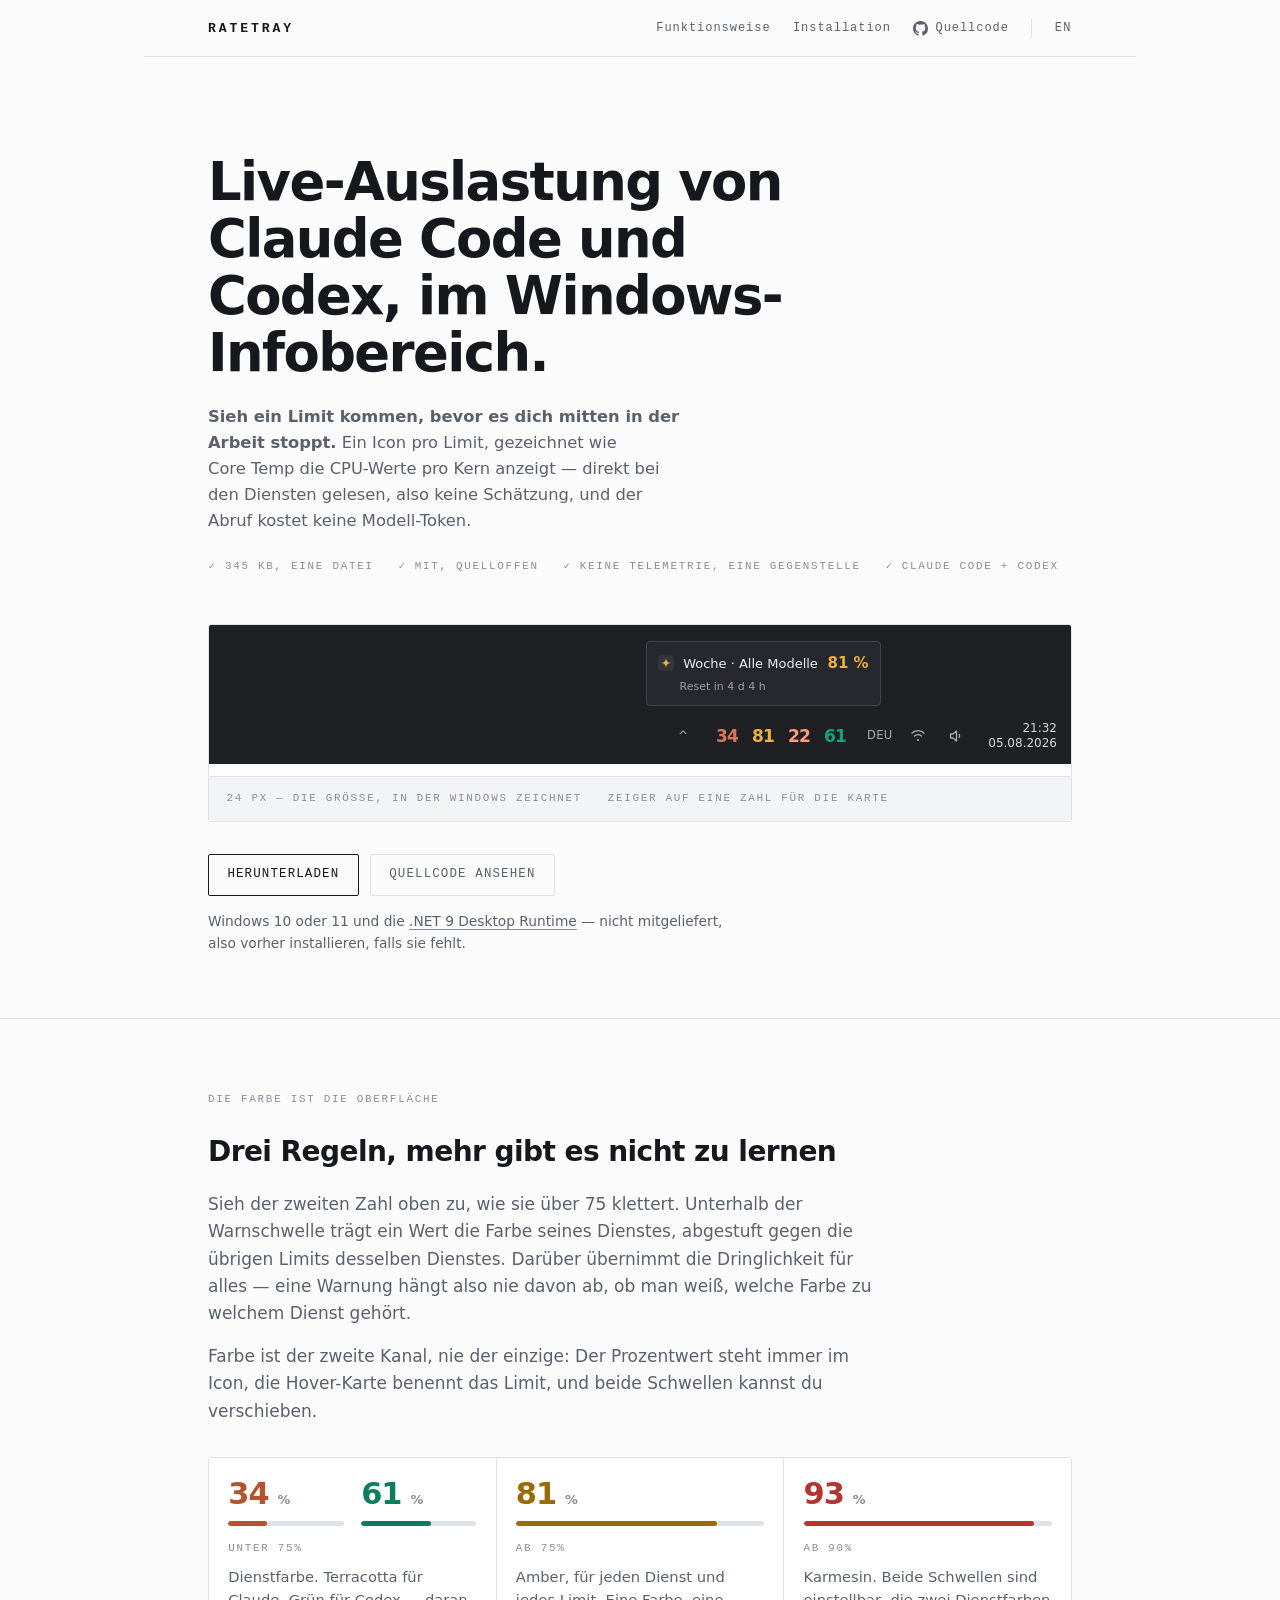
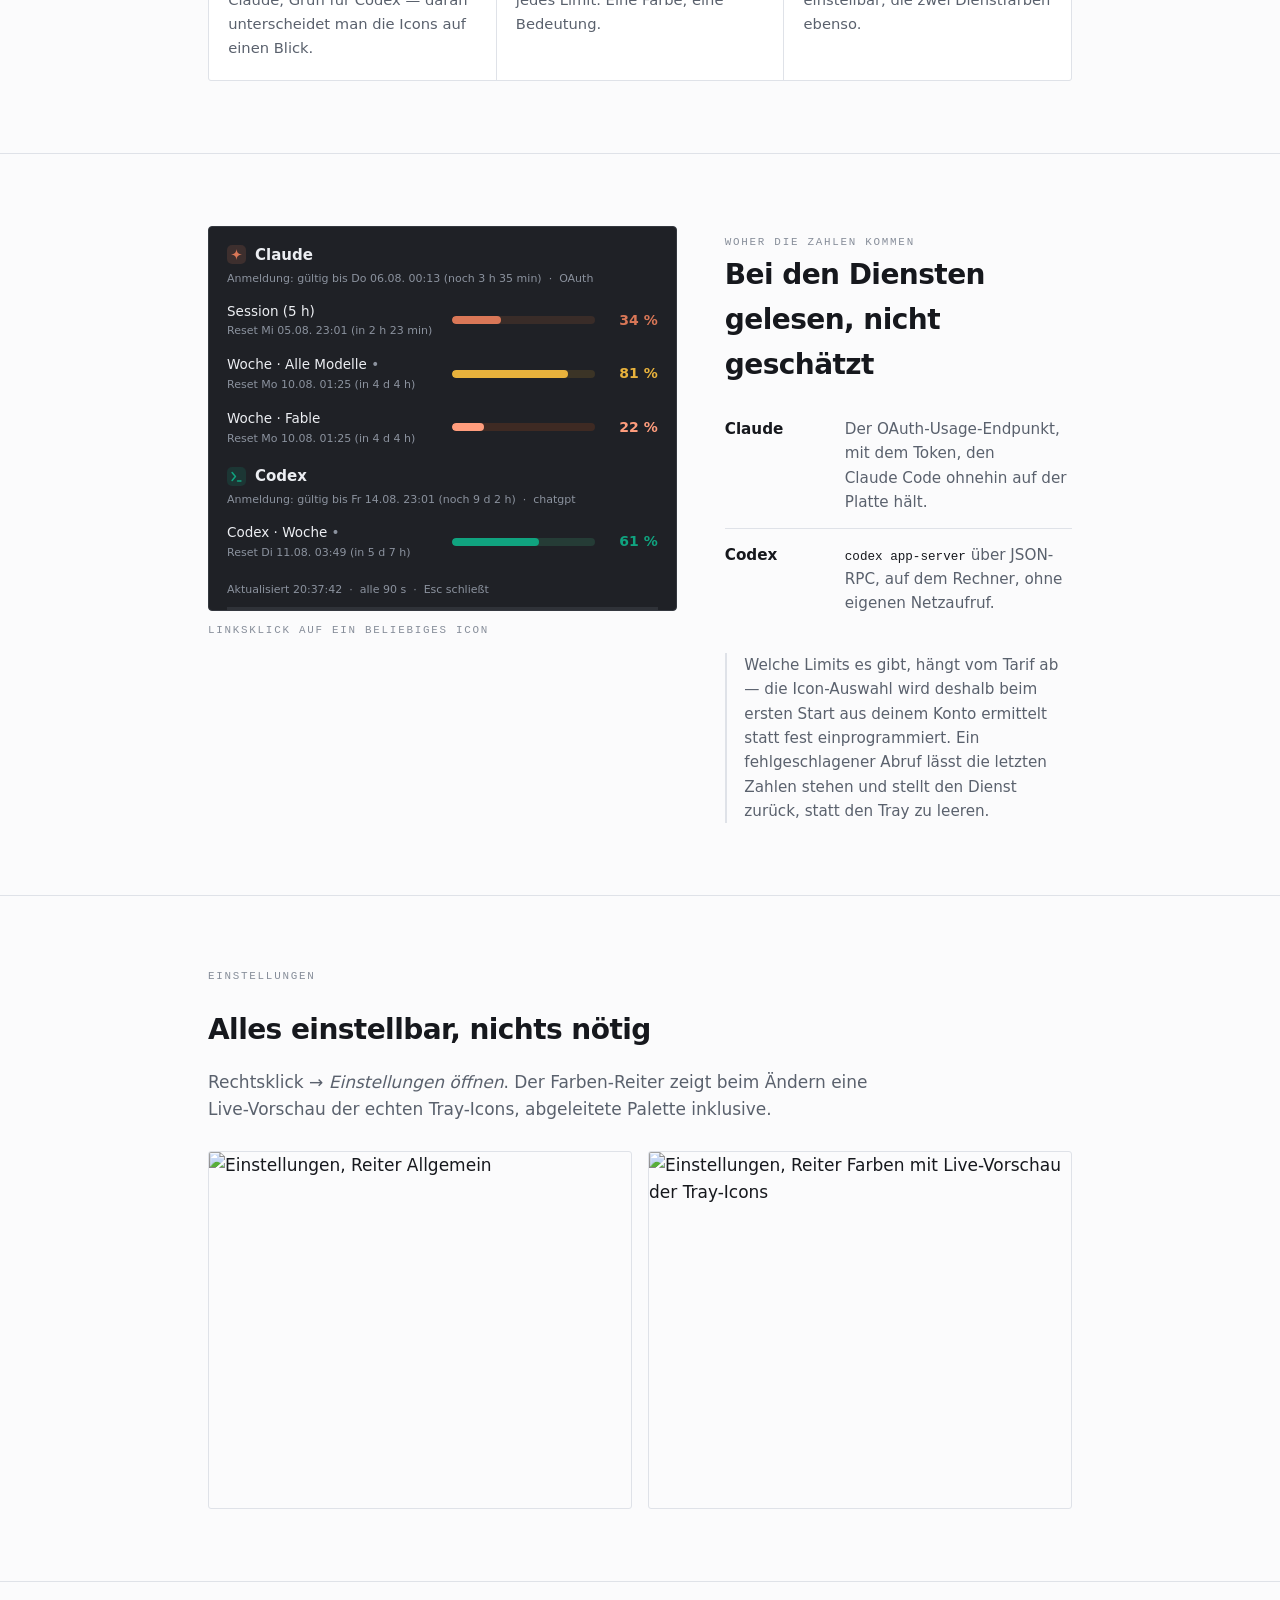
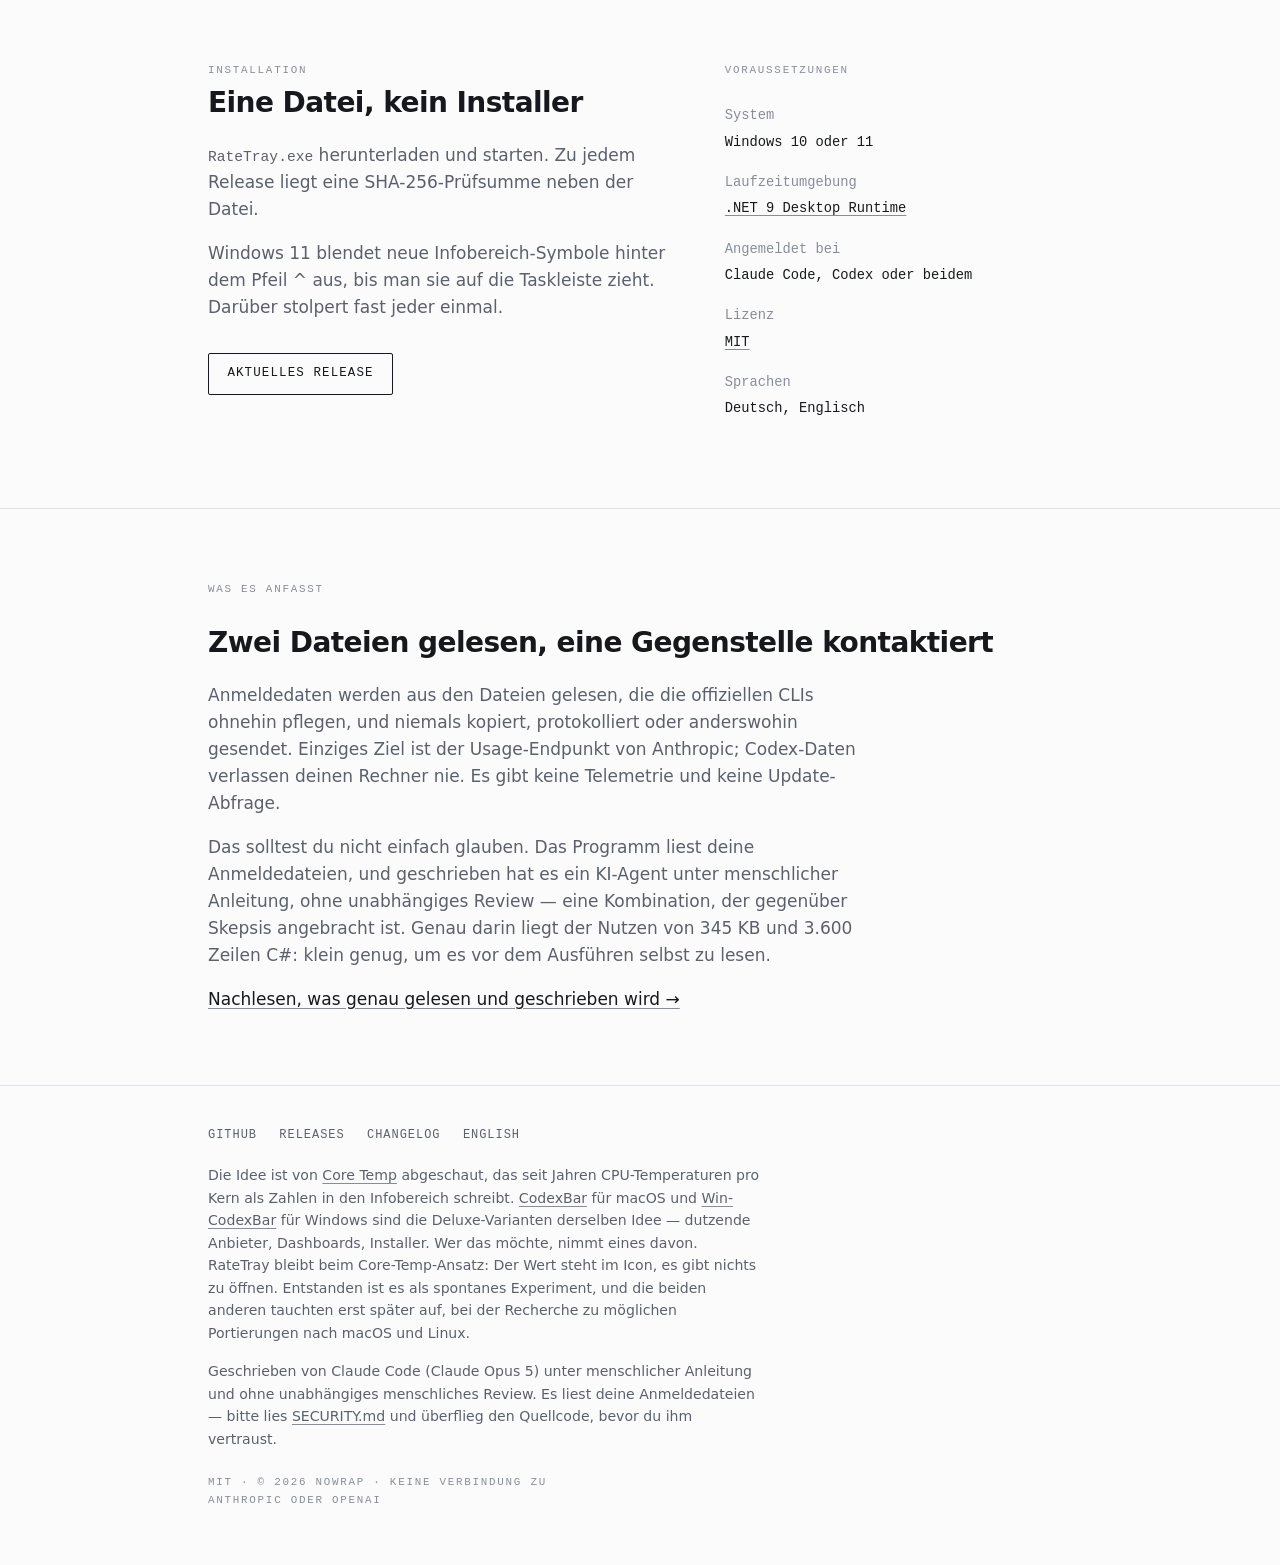
==== site/de/index.html @ 65d11f0b "docs: say when the prior art was found, not that it was chance "Found afterwards, by accident" left " ====
<!doctype html>
<html lang="de">
<head>
<meta charset="utf-8">
<meta name="viewport" content="width=device-width, initial-scale=1">
<title>RateTray — Live-Auslastung von Claude Code und Codex im Windows-Infobereich</title>
<meta name="description" content="Ein Windows-Tray-Werkzeug, das zeigt, wie viel deines Claude-Code- und Codex-Kontingents noch übrig ist. Ein Icon pro Limit, so wie Core Temp die CPU-Werte pro Kern anzeigt. Kostenlos und MIT-lizenziert.">
<link rel="canonical" href="https://ratetray.nowrap.net/de/">
<link rel="alternate" hreflang="en" href="https://ratetray.nowrap.net/">
<link rel="alternate" hreflang="de" href="https://ratetray.nowrap.net/de/">
<link rel="alternate" hreflang="x-default" href="https://ratetray.nowrap.net/">

<meta property="og:type" content="website">
<meta property="og:url" content="https://ratetray.nowrap.net/de/">
<meta property="og:site_name" content="RateTray">
<meta property="og:locale" content="de_DE">
<meta property="og:title" content="RateTray — Live-Auslastung von Claude Code und Codex">
<meta property="og:description" content="Sieh ein Limit kommen, bevor es dich mitten in der Arbeit stoppt. Ein Tray-Icon pro Limit, direkt von den Diensten gelesen. 345 KB, MIT, keine Telemetrie.">
<meta property="og:image" content="https://ratetray.nowrap.net/social.png">
<meta property="og:image:width" content="1200">
<meta property="og:image:height" content="630">
<meta property="og:image:alt" content="RateTray: vier Tray-Icons mit 34, 81, 22 und 61 Prozent, die 81 in Amber, weil sie die Warnschwelle überschritten hat.">

<meta name="twitter:card" content="summary_large_image">
<meta name="twitter:title" content="RateTray — Live-Auslastung von Claude Code und Codex">
<meta name="twitter:description" content="Sieh ein Limit kommen, bevor es dich mitten in der Arbeit stoppt. Ein Tray-Icon pro Limit, direkt von den Diensten gelesen. 345 KB, MIT, keine Telemetrie.">
<meta name="twitter:image" content="https://ratetray.nowrap.net/social.png">

<link rel="icon" href="../favicon.ico" sizes="any">
<link rel="apple-touch-icon" href="../apple-touch-icon.png">
<meta name="theme-color" content="#14161A" media="(prefers-color-scheme: dark)">
<meta name="theme-color" content="#FBFBFC" media="(prefers-color-scheme: light)">

<link rel="stylesheet" href="../style.css">
</head>
<body>

<header class="wrap topbar">
  <span class="wordmark">RateTray</span>
  <nav>
    <a href="#how">Funktionsweise</a>
    <a href="#install">Installation</a>
    <a href="https://github.com/nowrap/rate-tray">
      <svg width="15" height="15" viewBox="0 0 16 16" fill="currentColor" aria-hidden="true"><path d="M8 0C3.58 0 0 3.58 0 8c0 3.54 2.29 6.53 5.47 7.59.4.07.55-.17.55-.38 0-.19-.01-.82-.01-1.49-2.01.37-2.53-.49-2.69-.94-.09-.23-.48-.94-.82-1.13-.28-.15-.68-.52-.01-.53.63-.01 1.08.58 1.23.82.72 1.21 1.87.87 2.33.66.07-.52.28-.87.51-1.07-1.78-.2-3.64-.89-3.64-3.95 0-.87.31-1.59.82-2.15-.08-.2-.36-1.02.08-2.12 0 0 .67-.21 2.2.82a7.4 7.4 0 0 1 2-.27c.68 0 1.36.09 2 .27 1.53-1.04 2.2-.82 2.2-.82.44 1.1.16 1.92.08 2.12.51.56.82 1.27.82 2.15 0 3.07-1.87 3.75-3.65 3.95.29.25.54.73.54 1.48 0 1.07-.01 1.93-.01 2.2 0 .21.15.46.55.38A8.01 8.01 0 0 0 16 8c0-4.42-3.58-8-8-8z"/></svg>
      Quellcode
    </a>
    <a href="../" hreflang="en" class="lang">EN</a>
  </nav>
</header>

<main>
  <div class="wrap hero">
    <h1>Live-Auslastung von Claude&nbsp;Code und Codex, im Windows-Infobereich.</h1>
    <p class="sub">
      <strong style="font-weight: 600;">Sieh ein Limit kommen, bevor es dich mitten in der Arbeit stoppt.</strong>
      Ein Icon pro Limit, gezeichnet wie Core&nbsp;Temp die CPU-Werte pro Kern anzeigt — direkt bei
      den Diensten gelesen, also keine Schätzung, und der Abruf kostet keine Modell-Token.
    </p>

    <ul class="facts label">
      <li>345&nbsp;KB, eine Datei</li>
      <li>MIT, quelloffen</li>
      <li>Keine Telemetrie, eine Gegenstelle</li>
      <li>Claude&nbsp;Code + Codex</li>
    </ul>

    <figure class="specimen">
      <div class="stage">
      <div class="hovercard" id="card">
        <div class="row">
          <span class="mark" id="card-mark"></span>
          <span class="name" id="card-name"></span>
          <span class="value" id="card-value"></span>
        </div>
        <div class="reset" id="card-reset"></div>
      </div>
      <div class="taskbar" id="tray">
        <span class="chevron" aria-hidden="true">&#94;</span>
        <span class="ours">
          <span class="tray-icon" tabindex="0" data-target="34" data-service="claude" data-shade="0"
                data-name="Session (5 h)" data-reset="Reset in 2 h 23 min">0</span>
          <span class="tray-icon" tabindex="0" data-target="81" data-service="claude" data-shade="1"
                data-name="Woche &#183; Alle Modelle" data-reset="Reset in 4 d 4 h">0</span>
          <span class="tray-icon" tabindex="0" data-target="22" data-service="claude" data-shade="2"
                data-name="Woche &#183; Fable" data-reset="Reset in 4 d 4 h">0</span>
          <span class="tray-icon" tabindex="0" data-target="61" data-service="codex"  data-shade="0"
                data-name="Codex &#183; Woche" data-reset="Reset in 5 d 7 h">0</span>
        </span>
        <span class="kbd">DEU</span>
        <span class="glyph">
          <svg width="16" height="16" viewBox="0 0 16 16" fill="none" stroke="currentColor" stroke-width="1.3">
            <path d="M1.5 5.5a9 9 0 0 1 13 0M4 8.4a5.5 5.5 0 0 1 8 0"/><circle cx="8" cy="12" r="1.1" fill="currentColor" stroke="none"/>
          </svg>
        </span>
        <span class="glyph">
          <svg width="16" height="16" viewBox="0 0 16 16" fill="none" stroke="currentColor" stroke-width="1.3">
            <path d="M8.5 3 5 6H2.5v4H5l3.5 3z" stroke-linejoin="round"/><path d="M11 6a3.6 3.6 0 0 1 0 4"/>
          </svg>
        </span>
        <span class="clock" aria-hidden="true">21:32<br>05.08.2026</span>
      </div>
      </div>
      <figcaption>
        <span class="label">24&nbsp;px — die Größe, in der Windows zeichnet</span>
        <span class="label">Zeiger auf eine Zahl für die Karte</span>
      </figcaption>
    </figure>

    <div class="actions">
      <a class="btn" href="https://github.com/nowrap/rate-tray/releases/latest">Herunterladen</a>
      <a class="btn secondary" href="https://github.com/nowrap/rate-tray">Quellcode ansehen</a>
    </div>
    <p class="requirement">
      Windows 10 oder 11 und die
      <a href="https://dotnet.microsoft.com/download/dotnet/9.0">.NET&nbsp;9 Desktop Runtime</a>
      — nicht mitgeliefert, also vorher installieren, falls sie fehlt.
    </p>
  </div>

  <section id="colour">
    <div class="wrap">
      <span class="label">Die Farbe ist die Oberfläche</span>
      <h2>Drei Regeln, mehr gibt es nicht zu lernen</h2>
      <p class="muted">
        Sieh der zweiten Zahl oben zu, wie sie über 75 klettert. Unterhalb der Warnschwelle trägt
        ein Wert die Farbe seines Dienstes, abgestuft gegen die übrigen Limits desselben Dienstes.
        Darüber übernimmt die Dringlichkeit für alles — eine Warnung hängt also nie davon ab, ob
        man weiß, welche Farbe zu welchem Dienst gehört.
      </p>
      <p class="muted">
        Farbe ist der zweite Kanal, nie der einzige: Der Prozentwert steht immer im Icon, die
        Hover-Karte benennt das Limit, und beide Schwellen kannst du verschieben.
      </p>

      <div class="rules" style="margin-top: 2rem;">
        <div class="rule">
          <div class="meters">
            <div class="meter" data-target="34" data-service="claude" data-shade="0" role="img">
              <div class="swatch"><span class="num">0</span><span class="unit">%</span></div>
              <div class="track"><span></span></div>
            </div>
            <div class="meter" data-target="61" data-service="codex" data-shade="0" role="img">
              <div class="swatch"><span class="num">0</span><span class="unit">%</span></div>
              <div class="track"><span></span></div>
            </div>
          </div>
          <span class="label">Unter 75%</span>
          <p>Dienstfarbe. Terracotta für Claude, Grün für Codex — daran unterscheidet man die Icons auf einen Blick.</p>
        </div>
        <div class="rule">
          <div class="meters">
            <div class="meter" data-target="81" data-service="claude" data-shade="1" role="img">
              <div class="swatch"><span class="num">0</span><span class="unit">%</span></div>
              <div class="track"><span></span></div>
            </div>
          </div>
          <span class="label">Ab 75%</span>
          <p>Amber, für jeden Dienst und jedes Limit. Eine Farbe, eine Bedeutung.</p>
        </div>
        <div class="rule">
          <div class="meters">
            <div class="meter" data-target="93" data-service="codex" data-shade="0" role="img">
              <div class="swatch"><span class="num">0</span><span class="unit">%</span></div>
              <div class="track"><span></span></div>
            </div>
          </div>
          <span class="label">Ab 90%</span>
          <p>Karmesin. Beide Schwellen sind einstellbar, die zwei Dienstfarben ebenso.</p>
        </div>
      </div>
    </div>
  </section>

  <section id="how">
    <div class="wrap split">
      <figure class="window">
        <div class="pane" id="details" role="img" aria-label="Das Detail-Fenster: drei Claude-Limits mit 34, 81 und 22 Prozent und ein Codex-Limit mit 61 Prozent, je mit Balken, Reset-Zeit und der verbleibenden Gültigkeit der Anmeldung. Es aktualisiert sich alle 90 Sekunden selbst.">
          <p class="svc">
            <span class="mark" style="background: rgba(217,119,87,0.16)">
              <svg width="11" height="11" viewBox="0 0 10 10" aria-hidden="true"><path d="M5 0 C5.4 3.4 6.6 4.6 10 5 C6.6 5.4 5.4 6.6 5 10 C4.6 6.6 3.4 5.4 0 5 C3.4 4.6 4.6 3.4 5 0Z" fill="#D97757"/></svg>
            </span>
            Claude
          </p>
          <p class="auth">Anmeldung: gültig bis Do 06.08. 00:13 (noch 3 h 35 min) &nbsp;·&nbsp; OAuth</p>

          <div class="limit" data-service="claude" data-shade="0">
            <span class="name">Session (5 h)</span>
            <span class="track"><span></span></span>
            <span class="pct">0 %</span>
            <span class="reset">Reset Mi 05.08. 23:01 (in 2 h 23 min)</span>
          </div>
          <div class="limit" data-service="claude" data-shade="1">
            <span class="name">Woche · Alle Modelle <span class="active" title="Das derzeit greifende Limit">•</span></span>
            <span class="track"><span></span></span>
            <span class="pct">0 %</span>
            <span class="reset">Reset Mo 10.08. 01:25 (in 4 d 4 h)</span>
          </div>
          <div class="limit" data-service="claude" data-shade="2">
            <span class="name">Woche · Fable</span>
            <span class="track"><span></span></span>
            <span class="pct">0 %</span>
            <span class="reset">Reset Mo 10.08. 01:25 (in 4 d 4 h)</span>
          </div>

          <p class="svc">
            <span class="mark" style="background: rgba(16,163,127,0.16)">
              <svg width="11" height="11" viewBox="0 0 10 10" fill="none" stroke="#10A37F" stroke-width="1.4" stroke-linecap="round" stroke-linejoin="round" aria-hidden="true"><path d="M1 1.4 4 5 1 8.6"/><path d="M6 9h3"/></svg>
            </span>
            Codex
          </p>
          <p class="auth">Anmeldung: gültig bis Fr 14.08. 23:01 (noch 9 d 2 h) &nbsp;·&nbsp; chatgpt</p>

          <div class="limit" data-service="codex" data-shade="0">
            <span class="name">Codex · Woche <span class="active" title="Das derzeit greifende Limit">•</span></span>
            <span class="track"><span></span></span>
            <span class="pct">0 %</span>
            <span class="reset">Reset Di 11.08. 03:49 (in 5 d 7 h)</span>
          </div>

          <p class="foot">Aktualisiert <span class="stamp">20:37:42</span> &nbsp;·&nbsp; alle 90 s &nbsp;·&nbsp; Esc schließt</p>
          <div class="strip"><span></span></div>
        </div>
        <figcaption class="label">Linksklick auf ein beliebiges Icon</figcaption>
      </figure>
      <div>
        <span class="label">Woher die Zahlen kommen</span>
        <h2>Bei den Diensten gelesen, nicht geschätzt</h2>
        <table class="sources">
          <tr>
            <th>Claude</th>
            <td>Der OAuth-Usage-Endpunkt, mit dem Token, den Claude&nbsp;Code ohnehin auf der Platte hält.</td>
          </tr>
          <tr>
            <th>Codex</th>
            <td><code>codex app-server</code> über JSON-RPC, auf dem Rechner, ohne eigenen Netzaufruf.</td>
          </tr>
        </table>
        <p class="note" style="margin-top: 1.5rem;">
          Welche Limits es gibt, hängt vom Tarif ab — die Icon-Auswahl wird deshalb beim ersten
          Start aus deinem Konto ermittelt statt fest einprogrammiert. Ein fehlgeschlagener Abruf
          lässt die letzten Zahlen stehen und stellt den Dienst zurück, statt den Tray zu leeren.
        </p>
      </div>
    </div>
  </section>

  <section id="settings">
    <div class="wrap">
      <span class="label">Einstellungen</span>
      <h2>Alles einstellbar, nichts nötig</h2>
      <p class="muted">
        Rechtsklick → <em>Einstellungen öffnen</em>. Der Farben-Reiter zeigt beim Ändern eine
        Live-Vorschau der echten Tray-Icons, abgeleitete Palette inklusive.
      </p>
      <div class="shots">
        <figure><img src="../settings.de.png" alt="Einstellungen, Reiter Allgemein" width="700" height="590" loading="lazy"></figure>
        <figure><img src="../settings-colors.de.png" alt="Einstellungen, Reiter Farben mit Live-Vorschau der Tray-Icons" width="700" height="590" loading="lazy"></figure>
      </div>
    </div>
  </section>

  <section id="install">
    <div class="wrap split">
      <div>
        <span class="label">Installation</span>
        <h2>Eine Datei, kein Installer</h2>
        <p class="muted">
          <code style="font-family: var(--mono); font-size: 0.86em;">RateTray.exe</code> herunterladen
          und starten. Zu jedem Release liegt eine SHA-256-Prüfsumme neben der Datei.
        </p>
        <p class="muted">
          Windows&nbsp;11 blendet neue Infobereich-Symbole hinter dem Pfeil
          <span aria-hidden="true">^</span> aus, bis man sie auf die Taskleiste zieht. Darüber
          stolpert fast jeder einmal.
        </p>
        <div class="actions">
          <a class="btn" href="https://github.com/nowrap/rate-tray/releases/latest">Aktuelles Release</a>
        </div>
      </div>
      <div>
        <span class="label">Voraussetzungen</span>
        <dl class="spec" style="margin-top: 1.4rem;">
          <dt>System</dt><dd>Windows 10 oder 11</dd>
          <dt>Laufzeitumgebung</dt><dd><a href="https://dotnet.microsoft.com/download/dotnet/9.0">.NET 9 Desktop Runtime</a></dd>
          <dt>Angemeldet bei</dt><dd>Claude Code, Codex oder beidem</dd>
          <dt>Lizenz</dt><dd><a href="https://github.com/nowrap/rate-tray/blob/main/LICENSE">MIT</a></dd>
          <dt>Sprachen</dt><dd>Deutsch, Englisch</dd>
        </dl>
      </div>
    </div>
  </section>

  <section id="privacy">
    <div class="wrap">
      <span class="label">Was es anfasst</span>
      <h2>Zwei Dateien gelesen, eine Gegenstelle kontaktiert</h2>
      <p class="muted">
        Anmeldedaten werden aus den Dateien gelesen, die die offiziellen CLIs ohnehin pflegen, und
        niemals kopiert, protokolliert oder anderswohin gesendet. Einziges Ziel ist der
        Usage-Endpunkt von Anthropic; Codex-Daten verlassen deinen Rechner nie. Es gibt keine
        Telemetrie und keine Update-Abfrage.
      </p>
      <p class="muted">
        Das solltest du nicht einfach glauben. Das Programm liest deine Anmeldedateien, und
        geschrieben hat es ein KI-Agent unter menschlicher Anleitung, ohne unabhängiges Review —
        eine Kombination, der gegenüber Skepsis angebracht ist. Genau darin liegt der Nutzen von
        345&nbsp;KB und 3.600 Zeilen C#: klein genug, um es vor dem Ausführen selbst zu lesen.
      </p>
      <p><a href="https://github.com/nowrap/rate-tray/blob/main/SECURITY.md">Nachlesen, was genau gelesen und geschrieben wird →</a></p>
    </div>
  </section>
</main>

<footer>
  <div class="wrap">
    <div class="links">
      <a href="https://github.com/nowrap/rate-tray">GitHub</a>
      <a href="https://github.com/nowrap/rate-tray/releases">Releases</a>
      <a href="https://github.com/nowrap/rate-tray/blob/main/CHANGELOG.md">Changelog</a>
      <a href="../">English</a>
    </div>
    <p>
      Die Idee ist von <a href="https://www.alcpu.com/CoreTemp/">Core&nbsp;Temp</a> abgeschaut, das
      seit Jahren CPU-Temperaturen pro Kern als Zahlen in den Infobereich schreibt.
      <a href="https://github.com/steipete/CodexBar">CodexBar</a> für macOS und
      <a href="https://github.com/nesszer/Win-CodexBar">Win-CodexBar</a> für Windows sind die
      Deluxe-Varianten derselben Idee — dutzende Anbieter, Dashboards, Installer. Wer das möchte,
      nimmt eines davon. RateTray bleibt beim Core-Temp-Ansatz: Der Wert steht im Icon, es gibt
      nichts zu öffnen. Entstanden ist es als spontanes Experiment, und die beiden anderen tauchten
      erst später auf, bei der Recherche zu möglichen Portierungen nach macOS und Linux.
    </p>
    <p>
      Geschrieben von Claude&nbsp;Code (Claude&nbsp;Opus&nbsp;5) unter menschlicher Anleitung und
      ohne unabhängiges menschliches Review. Es liest deine Anmeldedateien — bitte lies
      <a href="https://github.com/nowrap/rate-tray/blob/main/SECURITY.md">SECURITY.md</a> und
      überflieg den Quellcode, bevor du ihm vertraust.
    </p>
    <p class="label" style="margin-top: 1.5rem;">
      MIT · © 2026 nowrap · Keine Verbindung zu Anthropic oder OpenAI
    </p>
  </div>
</footer>

<script src="../app.js" defer></script>
</body>
</html>
---- site/style.css ----
/* ---------------------------------------------------------------- tokens --
   Ground and panel are the details window's own colours. Terracotta and green
   are reserved for data: never a button, never a link. Colour means something
   here, exactly as it does in the app. */
:root {
  color-scheme: dark light;

  --ink:    #14161A;
  --panel:  #1F2126;
  --raised: #24272E;
  --line:   #2E323A;
  --text:   #ECEEF2;
  --muted:  #8B929E;
  --faint:  #656B77;

  --claude: #D97757;
  --codex:  #10A37F;
  --warn:   #E8B23C;
  --crit:   #E05A56;

  --sans: "Segoe UI Variable Display", "Segoe UI", -apple-system, system-ui, sans-serif;
  --mono: "Cascadia Code", "Cascadia Mono", Consolas, ui-monospace, "SF Mono", monospace;

  --gutter: clamp(1.25rem, 5vw, 4rem);
  --rule: 1px solid var(--line);
}

@media (prefers-color-scheme: light) {
  :root {
    --ink:    #FBFBFC;
    --panel:  #FFFFFF;
    --raised: #F3F4F6;
    --line:   #DFE2E8;
    --text:   #16181D;
    --muted:  #5A616D;
    --faint:  #878E9A;

    --claude: #B3542F;
    --codex:  #0A7C60;
    --warn:   #9A6B00;
    --crit:   #B3352F;
  }
}

* { box-sizing: border-box; }

body {
  margin: 0;
  background: var(--ink);
  color: var(--text);
  font-family: var(--sans);
  font-size: 17px;
  line-height: 1.6;
  -webkit-font-smoothing: antialiased;
}

a { color: inherit; text-decoration-color: var(--faint); text-underline-offset: 3px; }
a:hover { text-decoration-color: currentColor; }
:focus-visible { outline: 2px solid var(--text); outline-offset: 3px; border-radius: 2px; }

/* Datasheet annotation register: small, wide, uppercase, monospace. */
.label {
  font-family: var(--mono);
  font-size: 0.68rem;
  letter-spacing: 0.16em;
  text-transform: uppercase;
  color: var(--faint);
}

.wrap { max-width: 62rem; margin: 0 auto; padding-inline: var(--gutter); }

/* ------------------------------------------------------------------- bar -- */
.topbar {
  display: flex; align-items: center; justify-content: space-between; gap: 1rem;
  padding-block: 1.1rem;
  border-bottom: var(--rule);
}
.wordmark {
  font-family: var(--mono);
  font-size: 0.82rem;
  letter-spacing: 0.22em;
  text-transform: uppercase;
  font-weight: 600;
}
.topbar nav { display: flex; align-items: center; gap: 1.4rem; }
.topbar nav a {
  display: inline-flex; align-items: center; gap: 0.45rem;
  font-family: var(--mono); font-size: 0.75rem; letter-spacing: 0.08em;
  text-decoration: none; color: var(--muted);
}
.topbar nav a:hover { color: var(--text); }
.topbar nav svg { display: block; flex: none; }

/* ----------------------------------------------------------------- hero -- */
.hero { padding-block: clamp(3rem, 9vw, 6rem) clamp(2.5rem, 6vw, 4rem); }

.hero h1 {
  margin: 0;
  font-size: clamp(2rem, 5.4vw, 3.3rem);
  font-weight: 600;
  line-height: 1.08;
  letter-spacing: -0.03em;
  max-width: 18ch;
}
.hero .sub {
  margin: 1.4rem 0 0;
  max-width: 46ch;
  color: var(--muted);
  font-size: 1.02rem;
}

/* ------------------------------------------------------- tray specimen --
   Always dark: this is a specimen of the product on its native surface, so it
   does not follow the page theme. Icons are 24 px, the size Windows draws them
   at 150% scaling. */
.specimen {
  margin-top: clamp(2rem, 5vw, 3rem);
  border: var(--rule);
  border-radius: 3px;
  overflow: hidden;
  background: var(--panel);
}
/* The right-hand end of a Windows 11 taskbar: overflow chevron, the app's icons, then the
   system glyphs, keyboard layout and two-line clock that always sit beside them. Right
   aligned and fading out to the left, because that corner is the whole context. */
.taskbar {
  background: #1F2023;
  padding: 12px 14px;
  display: flex; align-items: center; justify-content: flex-end;
  gap: 14px;
  overflow: hidden;
  position: relative;
}
.taskbar::before {
  content: ""; position: absolute; inset: 0 auto 0 0; width: 30%;
  background: linear-gradient(90deg, rgba(31,32,35,1), rgba(31,32,35,0));
  pointer-events: none;
}
.tray-icon {
  flex: none;
  width: 24px; height: 24px;
  display: grid; place-items: center;
  font-family: var(--sans);
  font-weight: 700;
  font-size: 17px;
  line-height: 1;
  font-variant-numeric: tabular-nums;
  letter-spacing: -0.04em;
  color: var(--claude);
}
.taskbar .chevron,
.taskbar .glyph,
.taskbar .kbd {
  flex: none;
  color: #A6ACB6;
  font-family: var(--sans);
  font-size: 12px;
  line-height: 1;
  display: grid; place-items: center;
  width: 24px; height: 24px;
}
.taskbar .kbd { width: auto; font-size: 11.5px; letter-spacing: 0.02em; }
.taskbar .glyph svg { display: block; }
.taskbar .clock {
  flex: none; margin-left: 6px;
  font-family: var(--sans); font-size: 12px; line-height: 1.3;
  color: #D3D7DE; text-align: right;
}
/* The four icons this page is about, held slightly apart from their neighbours. */
.taskbar .ours { display: flex; gap: 12px; flex: none; padding-inline: 6px; }
.tray-icon { cursor: default; border-radius: 3px; }
.tray-icon:focus-visible { outline: 2px solid #ECEEF2; outline-offset: 2px; }

/* ---------------------------------------------------------- hover card --
   The app's own tooltip replacement: Windows tray tooltips are text only, so
   the service mark can only appear in a window we draw ourselves. Shown here
   above the strip, the way it appears above the tray. */
.stage { position: relative; background: #1F2023; padding-top: 84px; }
.hovercard {
  position: absolute; bottom: 58px; left: 0;
  min-width: 210px;
  background: #26282E;
  border: 1px solid #42464F;
  border-radius: 4px;
  padding: 9px 11px;
  transition: left 0.18s ease, opacity 0.18s ease;
  pointer-events: none;
}
.hovercard .row { display: flex; align-items: baseline; gap: 0.6rem; }
.hovercard .mark { flex: none; width: 16px; height: 16px; display: grid; place-items: center; border-radius: 4px; align-self: center; }
.hovercard .name { color: #ECEEF2; font-size: 13px; white-space: nowrap; }
.hovercard .value { margin-left: auto; font-size: 15px; font-weight: 700; font-variant-numeric: tabular-nums; }
.hovercard .reset { margin-top: 3px; padding-left: 22px; color: #9AA0AA; font-size: 11px; white-space: nowrap; }
@media (max-width: 34rem) { .hovercard { min-width: 0; } .hovercard .reset { display: none; } }

.specimen figcaption {
  display: flex; flex-wrap: wrap; gap: 0.5rem 1.6rem;
  padding: 0.85rem 1.1rem;
  border-top: var(--rule);
  background: var(--raised);
}

/* --------------------------------------------------- details window --
   A reproduction of the window a left-click opens, and like the tray specimen it stays on
   the app's own dark surface whatever the page theme is. Both specimens declare the app's
   dark palette here, so the scripted colours are the ones Windows actually draws rather
   than the page's light-theme variants. */
.specimen, .window {
  --claude: #D97757;
  --codex:  #10A37F;
  --warn:   #E8B23C;
  --crit:   #E05A56;
}
.window { margin: 0; }
.window .pane {
  background: #1F2126;
  border: 1px solid #34383F;
  border-radius: 4px;
  padding: 16px 18px 0;
  font-family: var(--sans);
  overflow: hidden;
}
.window .svc {
  display: flex; align-items: center; gap: 9px;
  font-size: 15px; font-weight: 700; color: #ECEEF2;
  margin: 0;
}
.window .limit + .svc { margin-top: 18px; }   /* services are separated, limits are grouped */
.window .svc + .auth { margin: 4px 0 14px; }
.window .svc .mark { flex: none; width: 19px; height: 19px; display: grid; place-items: center; border-radius: 5px; }
.window .auth, .window .reset, .window .foot { color: #8B929E; font-size: 11px; line-height: 1.45; margin: 0; }

.window .limit {
  display: grid;
  grid-template-columns: minmax(0, 1.5fr) minmax(52px, 1fr) 3.2rem;
  column-gap: 12px; row-gap: 1px;
  margin-bottom: 15px;
}
.window .limit .name { grid-column: 1; color: #ECEEF2; font-size: 13.5px; }
.window .limit .name .active { color: #8B929E; }      /* the limit currently in force */
.window .limit .reset { grid-column: 1; }
.window .limit .track {
  grid-column: 2; grid-row: 1 / span 2; align-self: center;
  height: 8px; border-radius: 4px; overflow: hidden;
}
.window .limit .track > span { display: block; width: 0; height: 100%; border-radius: 4px; }
.window .limit .pct {
  grid-column: 3; grid-row: 1 / span 2; align-self: center;
  text-align: right; font-size: 14px; font-weight: 700; font-variant-numeric: tabular-nums;
}

.window .foot { padding: 6px 0 9px; }
.window .strip { height: 3px; background: rgba(139, 146, 158, 0.15); }
.window .strip > span { display: block; width: 0; height: 100%; background: rgba(139, 146, 158, 0.51); }

.window figcaption { margin-top: 0.7rem; }

/* Verifiable facts, not adjectives: every one of these can be checked in a minute. */
.facts {
  display: flex; flex-wrap: wrap; gap: 0.4rem 1.5rem;
  margin: 1.5rem 0 0; padding: 0; list-style: none;
}
.facts li { display: flex; align-items: baseline; gap: 0.45rem; }
/* Neutral, not green: the service colours mean "this is a reading". Spending one on a
   decorative tick in the first screen would undo the rule the page is built on. */
.facts li::before { content: "\2713"; color: var(--faint); font-size: 0.8em; }

/* ------------------------------------------------------------- actions -- */
.actions { display: flex; flex-wrap: wrap; gap: 0.7rem; margin-top: 2rem; align-items: center; }
.requirement { margin-top: 0.85rem; font-size: 0.86rem; color: var(--muted); }
.btn {
  display: inline-block;
  padding: 0.62rem 1.15rem;
  border: 1px solid var(--text);
  border-radius: 2px;
  font-family: var(--mono);
  font-size: 0.78rem;
  letter-spacing: 0.09em;
  text-transform: uppercase;
  text-decoration: none;
}
.btn:hover { background: var(--text); color: var(--ink); }
.btn.secondary { border-color: var(--line); color: var(--muted); }
.btn.secondary:hover { background: transparent; border-color: var(--text); color: var(--text); }

/* --------------------------------------------------------------- blocks -- */
section { border-top: var(--rule); padding-block: clamp(2.75rem, 7vw, 4.5rem); }
section > .wrap > .label { display: block; margin-bottom: 1.4rem; }
h2 {
  margin: 0 0 1rem;
  font-size: clamp(1.3rem, 2.6vw, 1.75rem);
  font-weight: 600;
  letter-spacing: -0.02em;
}
p { margin: 0 0 1rem; max-width: 62ch; }
p:last-child { margin-bottom: 0; }
.muted { color: var(--muted); }

/* Threshold rules, stated as data rather than as feature cards. */
.rules { display: grid; gap: 1px; background: var(--line); border: var(--rule); border-radius: 3px; overflow: hidden; }
@media (min-width: 40rem) { .rules { grid-template-columns: repeat(3, 1fr); } }
.rule { background: var(--panel); padding: 1.3rem 1.2rem; }
.rule .swatch {
  display: flex; align-items: baseline; gap: 0.55rem;
  font-family: var(--sans); font-weight: 700; font-size: 1.9rem;
  font-variant-numeric: tabular-nums; letter-spacing: -0.03em;
  line-height: 1;
}
.rule .swatch .unit { font-size: 0.8rem; font-weight: 600; letter-spacing: 0; color: var(--faint); }
.rule .label { display: block; margin: 0.9rem 0 0.45rem; }

/* The bar the details window draws, at the weight it draws it. The track is always visible,
   so a reading of zero still reads as a bar rather than as nothing — the same mistake the
   app's countdown strip once made. */
.rule .meters { display: flex; gap: 1.1rem; }
.rule .meter { flex: 1 1 0; min-width: 0; }
.rule .track {
  display: block; height: 5px; margin-top: 0.75rem;
  background: var(--line); border-radius: 3px; overflow: hidden;
}
.rule .track > span { display: block; width: 0; height: 100%; border-radius: 3px; }
.rule p { font-size: 0.92rem; color: var(--muted); margin: 0; }

/* Source table: two rows, no chrome. */
.sources { width: 100%; border-collapse: collapse; margin-top: 0.5rem; }
.sources th, .sources td { text-align: left; padding: 0.85rem 0; border-bottom: var(--rule); vertical-align: baseline; }
.sources th { width: 7.5rem; font-weight: 600; font-size: 0.95rem; }
.sources td { color: var(--muted); font-size: 0.95rem; }
.sources code { font-family: var(--mono); font-size: 0.83em; color: var(--text); }
.sources tr:last-child th, .sources tr:last-child td { border-bottom: 0; }

figure { margin: 0; }
figure img { display: block; width: 100%; height: auto; border: var(--rule); border-radius: 3px; }
figure figcaption { margin-top: 0.75rem; }

.split { display: grid; gap: clamp(1.5rem, 4vw, 3rem); }
@media (min-width: 52rem) { .split { grid-template-columns: 1.35fr 1fr; align-items: start; } }

/* Spec block, monospace, the way a datasheet lists requirements. */
.spec { font-family: var(--mono); font-size: 0.86rem; line-height: 1.9; }
.spec dt { color: var(--faint); }
.spec dd { margin: 0 0 0.9rem; }
.spec dd:last-child { margin-bottom: 0; }

.note {
  border-left: 2px solid var(--line);
  padding-left: 1.1rem;
  color: var(--muted);
  font-size: 0.95rem;
}

footer { border-top: var(--rule); padding-block: 2.5rem 3.5rem; color: var(--muted); font-size: 0.9rem; }
footer .links { display: flex; flex-wrap: wrap; gap: 1.4rem; margin-bottom: 1.2rem; }
footer .links a { font-family: var(--mono); font-size: 0.75rem; letter-spacing: 0.08em; text-transform: uppercase; text-decoration: none; }
footer p { font-size: 0.88rem; }

@media (prefers-reduced-motion: reduce) {
  * { animation-duration: 0.01ms !important; transition-duration: 0.01ms !important; }
}

/* Language switch: a peer of the nav links, set apart by a rule rather than colour —
   colour on this page means "this is a reading". */
.topbar nav a.lang {
  padding-left: 1.4rem;
  border-left: var(--rule);
  letter-spacing: 0.12em;
}

/* Two settings screenshots side by side where there is room. */
.shots { display: grid; gap: 1rem; margin-top: 1.75rem; }
@media (min-width: 46rem) { .shots { grid-template-columns: 1fr 1fr; } }
.shots img { display: block; width: 100%; height: auto; border: var(--rule); border-radius: 3px; }
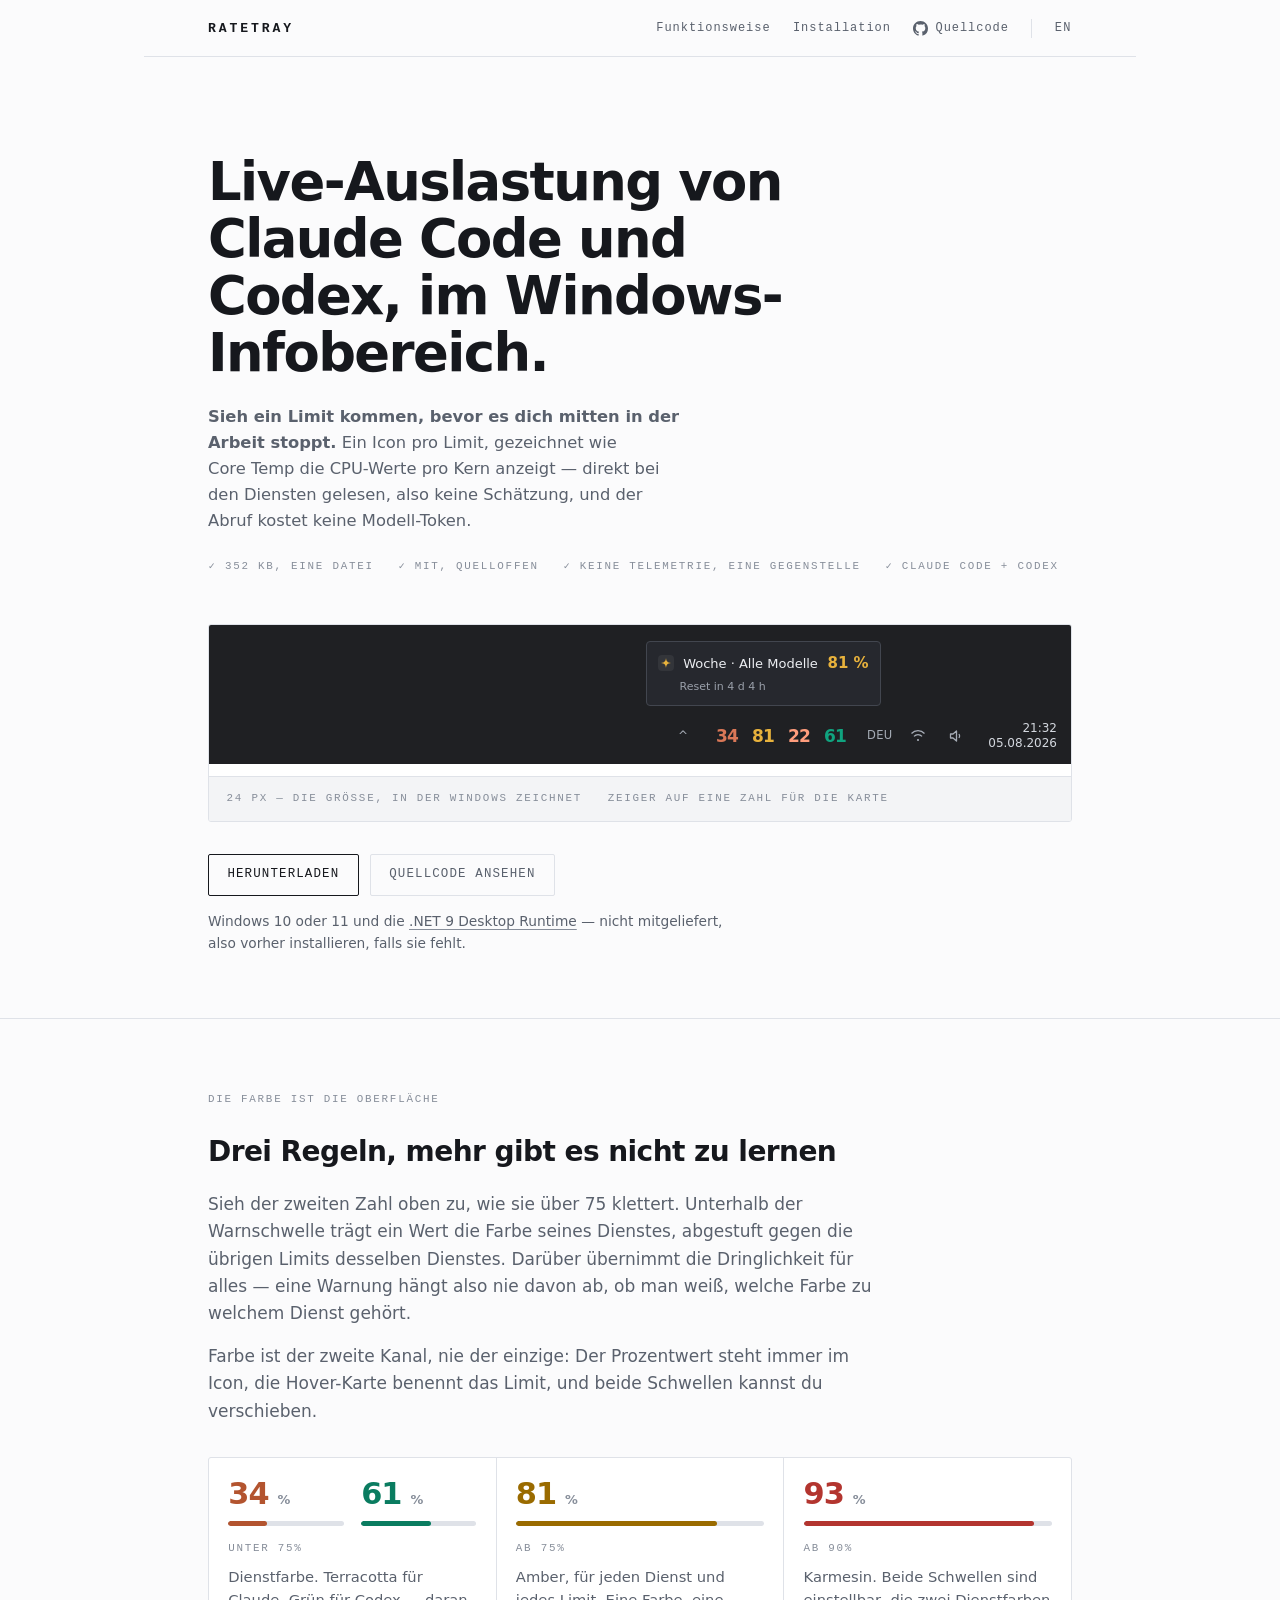
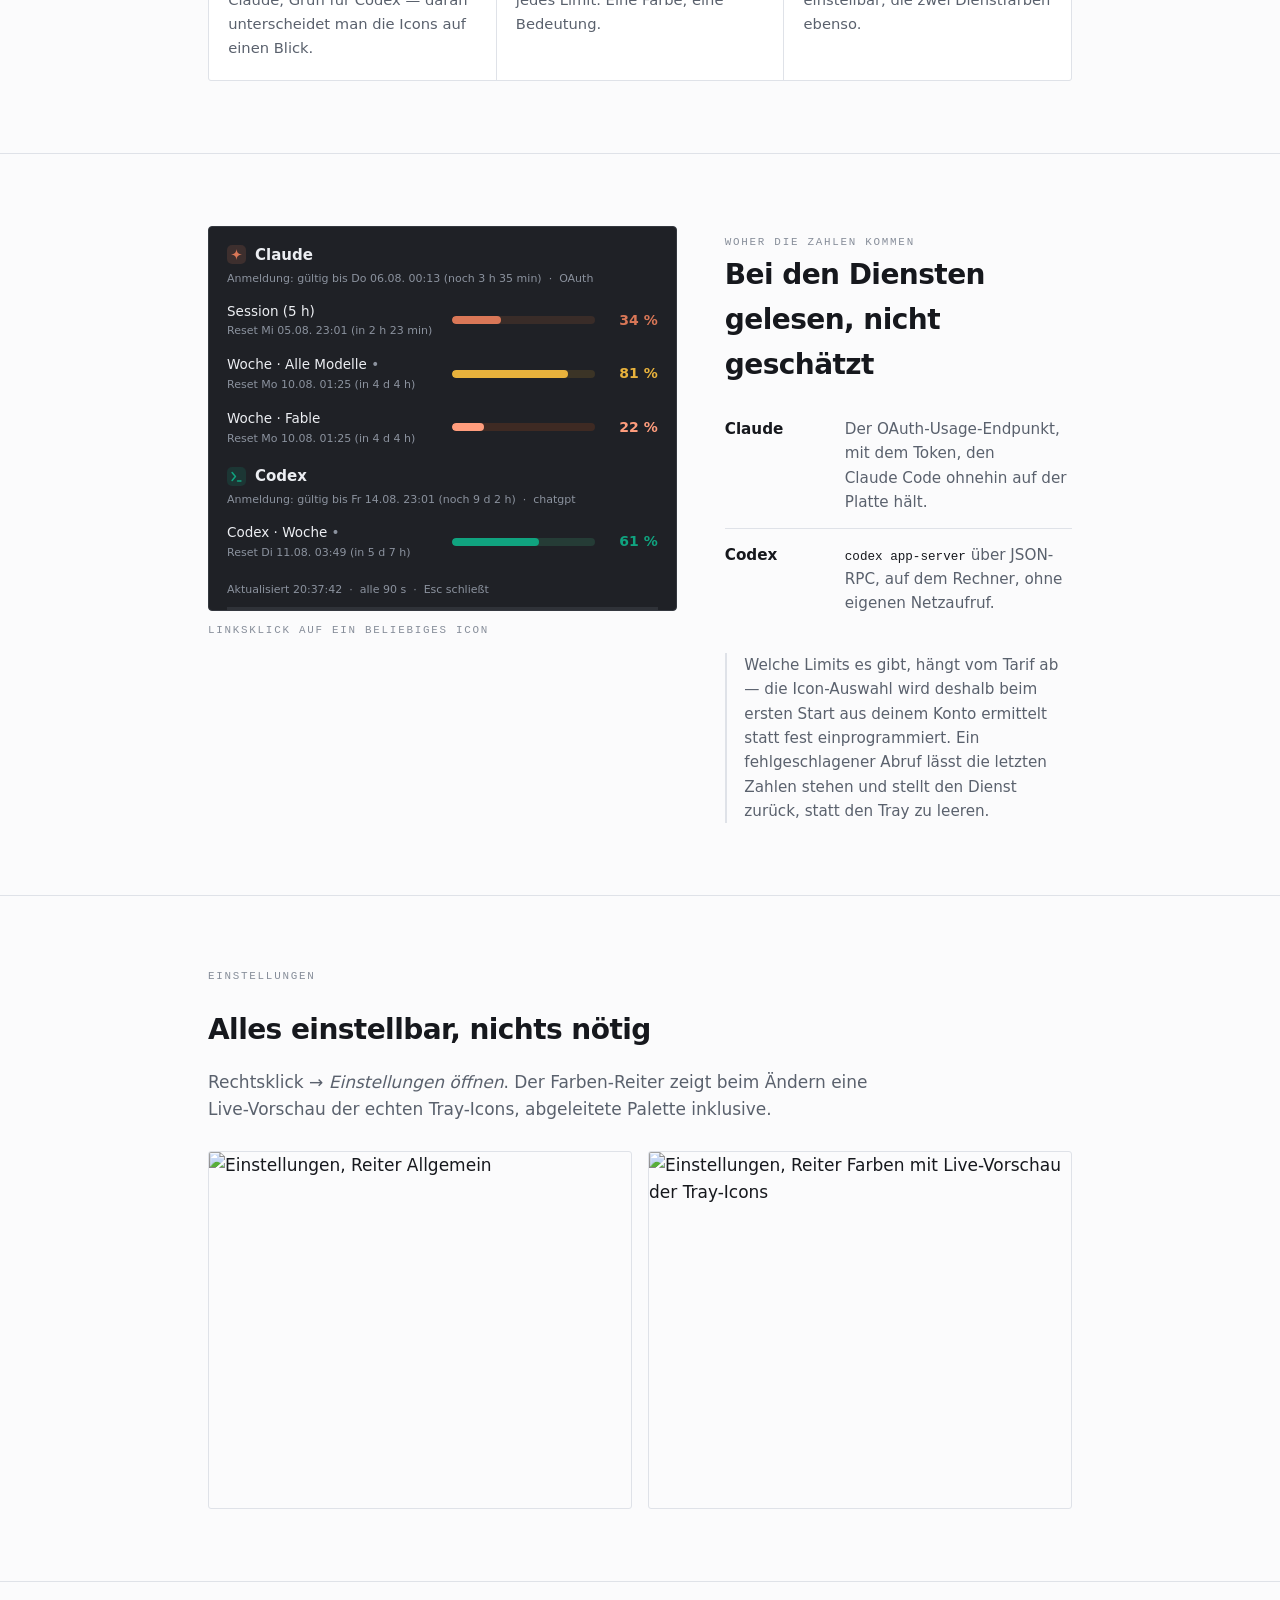
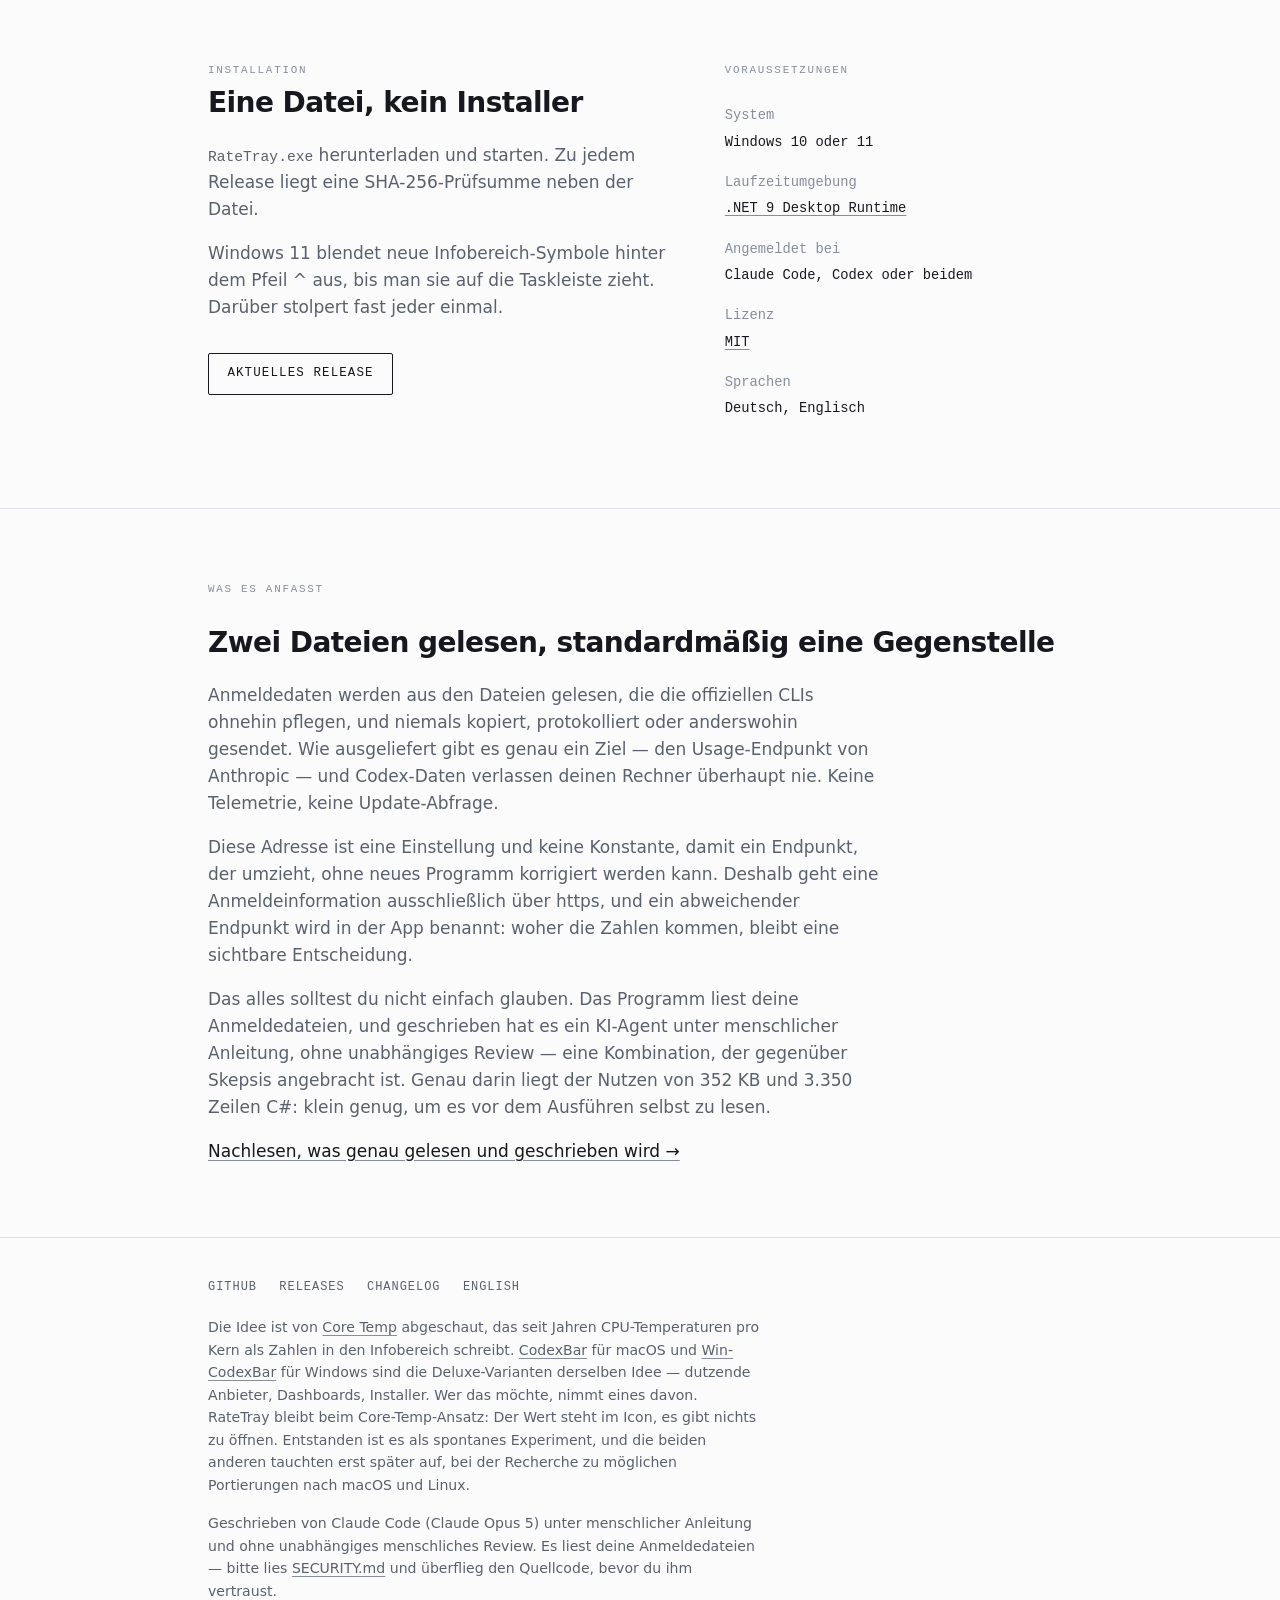
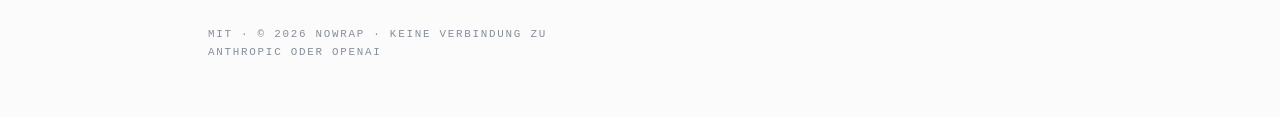
==== commit 0595dc3e: "site: bring the numbers and the network claim up to 0.2.0 The page still said "the only destination " ====
--- a/site/de/index.html
+++ b/site/de/index.html
@@ -15,7 +15,7 @@
 <meta property="og:site_name" content="RateTray">
 <meta property="og:locale" content="de_DE">
 <meta property="og:title" content="RateTray — Live-Auslastung von Claude Code und Codex">
-<meta property="og:description" content="Sieh ein Limit kommen, bevor es dich mitten in der Arbeit stoppt. Ein Tray-Icon pro Limit, direkt von den Diensten gelesen. 345 KB, MIT, keine Telemetrie.">
+<meta property="og:description" content="Sieh ein Limit kommen, bevor es dich mitten in der Arbeit stoppt. Ein Tray-Icon pro Limit, direkt von den Diensten gelesen. 352 KB, MIT, keine Telemetrie.">
 <meta property="og:image" content="https://ratetray.nowrap.net/social.png">
 <meta property="og:image:width" content="1200">
 <meta property="og:image:height" content="630">
@@ -23,7 +23,7 @@
 
 <meta name="twitter:card" content="summary_large_image">
 <meta name="twitter:title" content="RateTray — Live-Auslastung von Claude Code und Codex">
-<meta name="twitter:description" content="Sieh ein Limit kommen, bevor es dich mitten in der Arbeit stoppt. Ein Tray-Icon pro Limit, direkt von den Diensten gelesen. 345 KB, MIT, keine Telemetrie.">
+<meta name="twitter:description" content="Sieh ein Limit kommen, bevor es dich mitten in der Arbeit stoppt. Ein Tray-Icon pro Limit, direkt von den Diensten gelesen. 352 KB, MIT, keine Telemetrie.">
 <meta name="twitter:image" content="https://ratetray.nowrap.net/social.png">
 
 <link rel="icon" href="../favicon.ico" sizes="any">
@@ -58,7 +58,7 @@
     </p>
 
     <ul class="facts label">
-      <li>345&nbsp;KB, eine Datei</li>
+      <li>352&nbsp;KB, eine Datei</li>
       <li>MIT, quelloffen</li>
       <li>Keine Telemetrie, eine Gegenstelle</li>
       <li>Claude&nbsp;Code + Codex</li>
@@ -293,18 +293,24 @@
   <section id="privacy">
     <div class="wrap">
       <span class="label">Was es anfasst</span>
-      <h2>Zwei Dateien gelesen, eine Gegenstelle kontaktiert</h2>
+      <h2>Zwei Dateien gelesen, standardmäßig eine Gegenstelle</h2>
       <p class="muted">
         Anmeldedaten werden aus den Dateien gelesen, die die offiziellen CLIs ohnehin pflegen, und
-        niemals kopiert, protokolliert oder anderswohin gesendet. Einziges Ziel ist der
-        Usage-Endpunkt von Anthropic; Codex-Daten verlassen deinen Rechner nie. Es gibt keine
-        Telemetrie und keine Update-Abfrage.
-      </p>
-      <p class="muted">
-        Das solltest du nicht einfach glauben. Das Programm liest deine Anmeldedateien, und
+        niemals kopiert, protokolliert oder anderswohin gesendet. Wie ausgeliefert gibt es genau
+        ein Ziel — den Usage-Endpunkt von Anthropic — und Codex-Daten verlassen deinen Rechner
+        überhaupt nie. Keine Telemetrie, keine Update-Abfrage.
+      </p>
+      <p class="muted">
+        Diese Adresse ist eine Einstellung und keine Konstante, damit ein Endpunkt, der umzieht,
+        ohne neues Programm korrigiert werden kann. Deshalb geht eine Anmeldeinformation
+        ausschließlich über https, und ein abweichender Endpunkt wird in der App benannt: woher
+        die Zahlen kommen, bleibt eine sichtbare Entscheidung.
+      </p>
+      <p class="muted">
+        Das alles solltest du nicht einfach glauben. Das Programm liest deine Anmeldedateien, und
         geschrieben hat es ein KI-Agent unter menschlicher Anleitung, ohne unabhängiges Review —
         eine Kombination, der gegenüber Skepsis angebracht ist. Genau darin liegt der Nutzen von
-        345&nbsp;KB und 3.600 Zeilen C#: klein genug, um es vor dem Ausführen selbst zu lesen.
+        352&nbsp;KB und 3.350 Zeilen C#: klein genug, um es vor dem Ausführen selbst zu lesen.
       </p>
       <p><a href="https://github.com/nowrap/rate-tray/blob/main/SECURITY.md">Nachlesen, was genau gelesen und geschrieben wird →</a></p>
     </div>
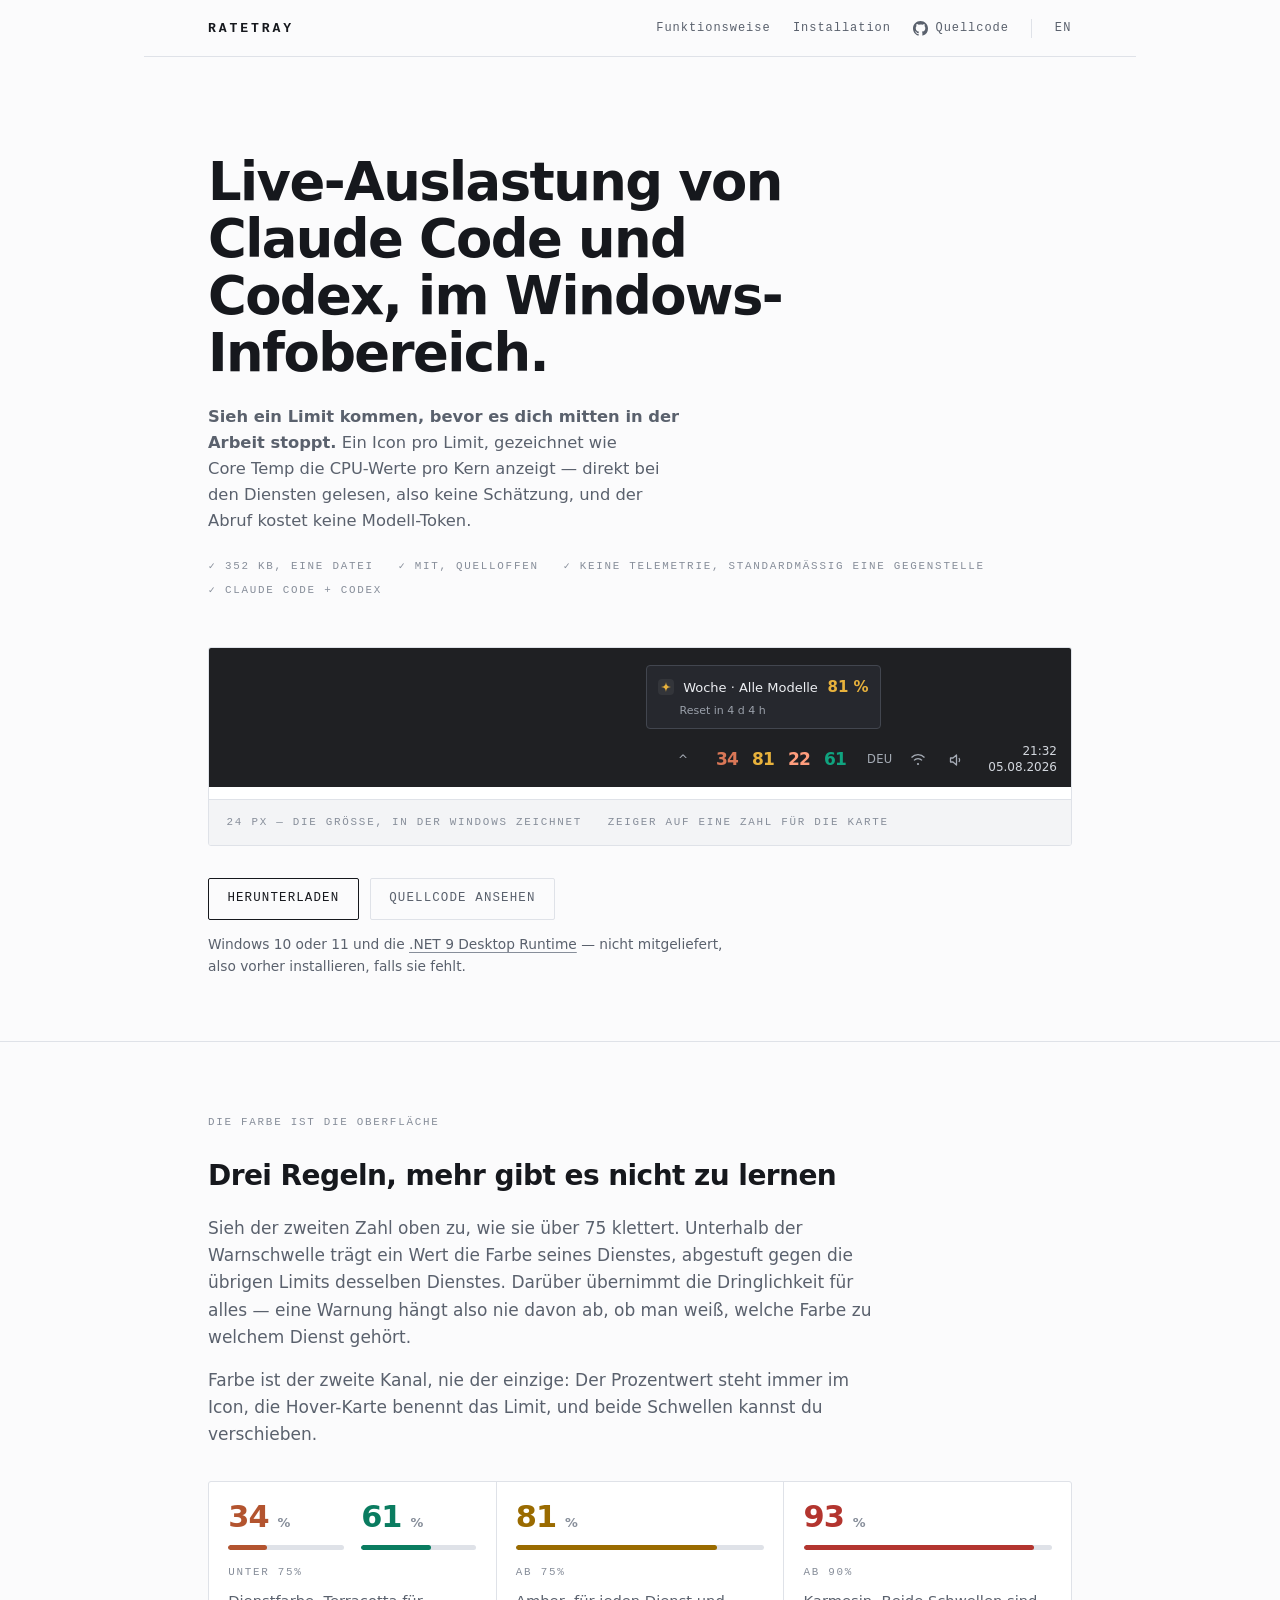
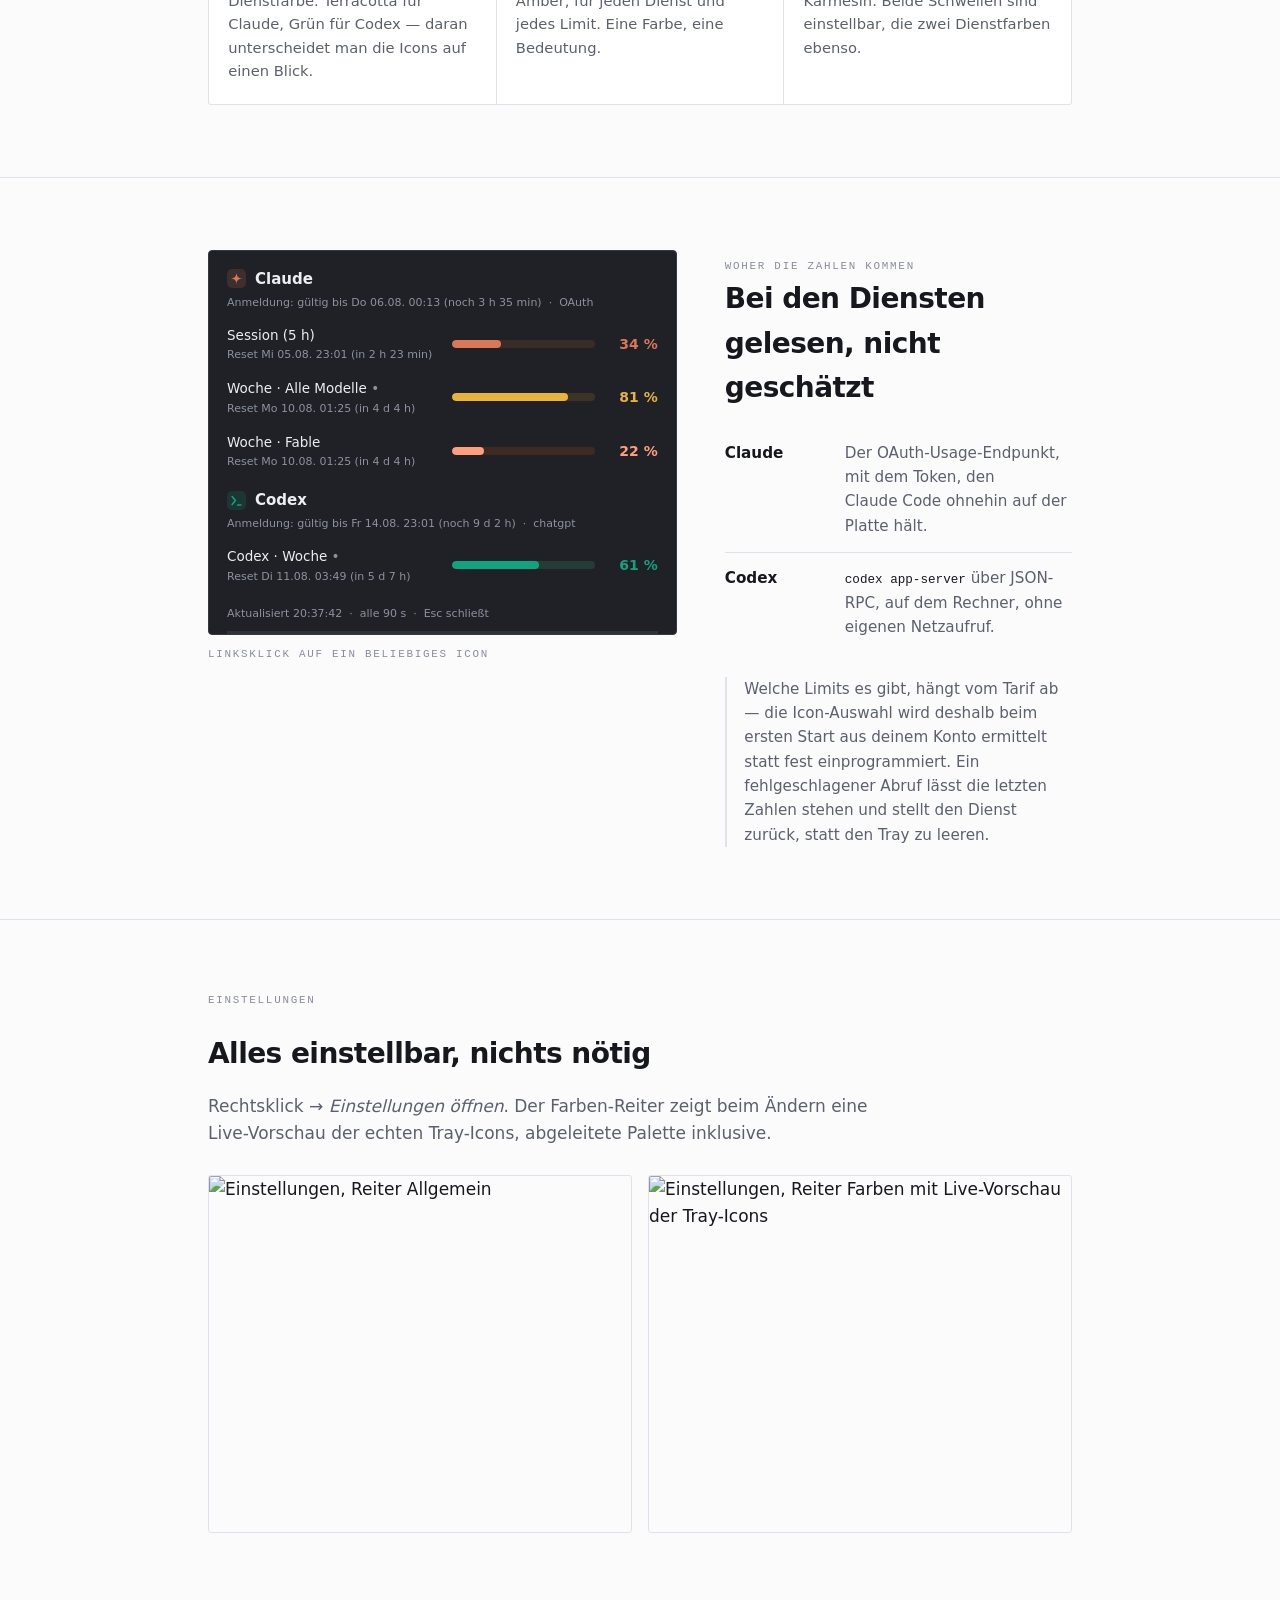
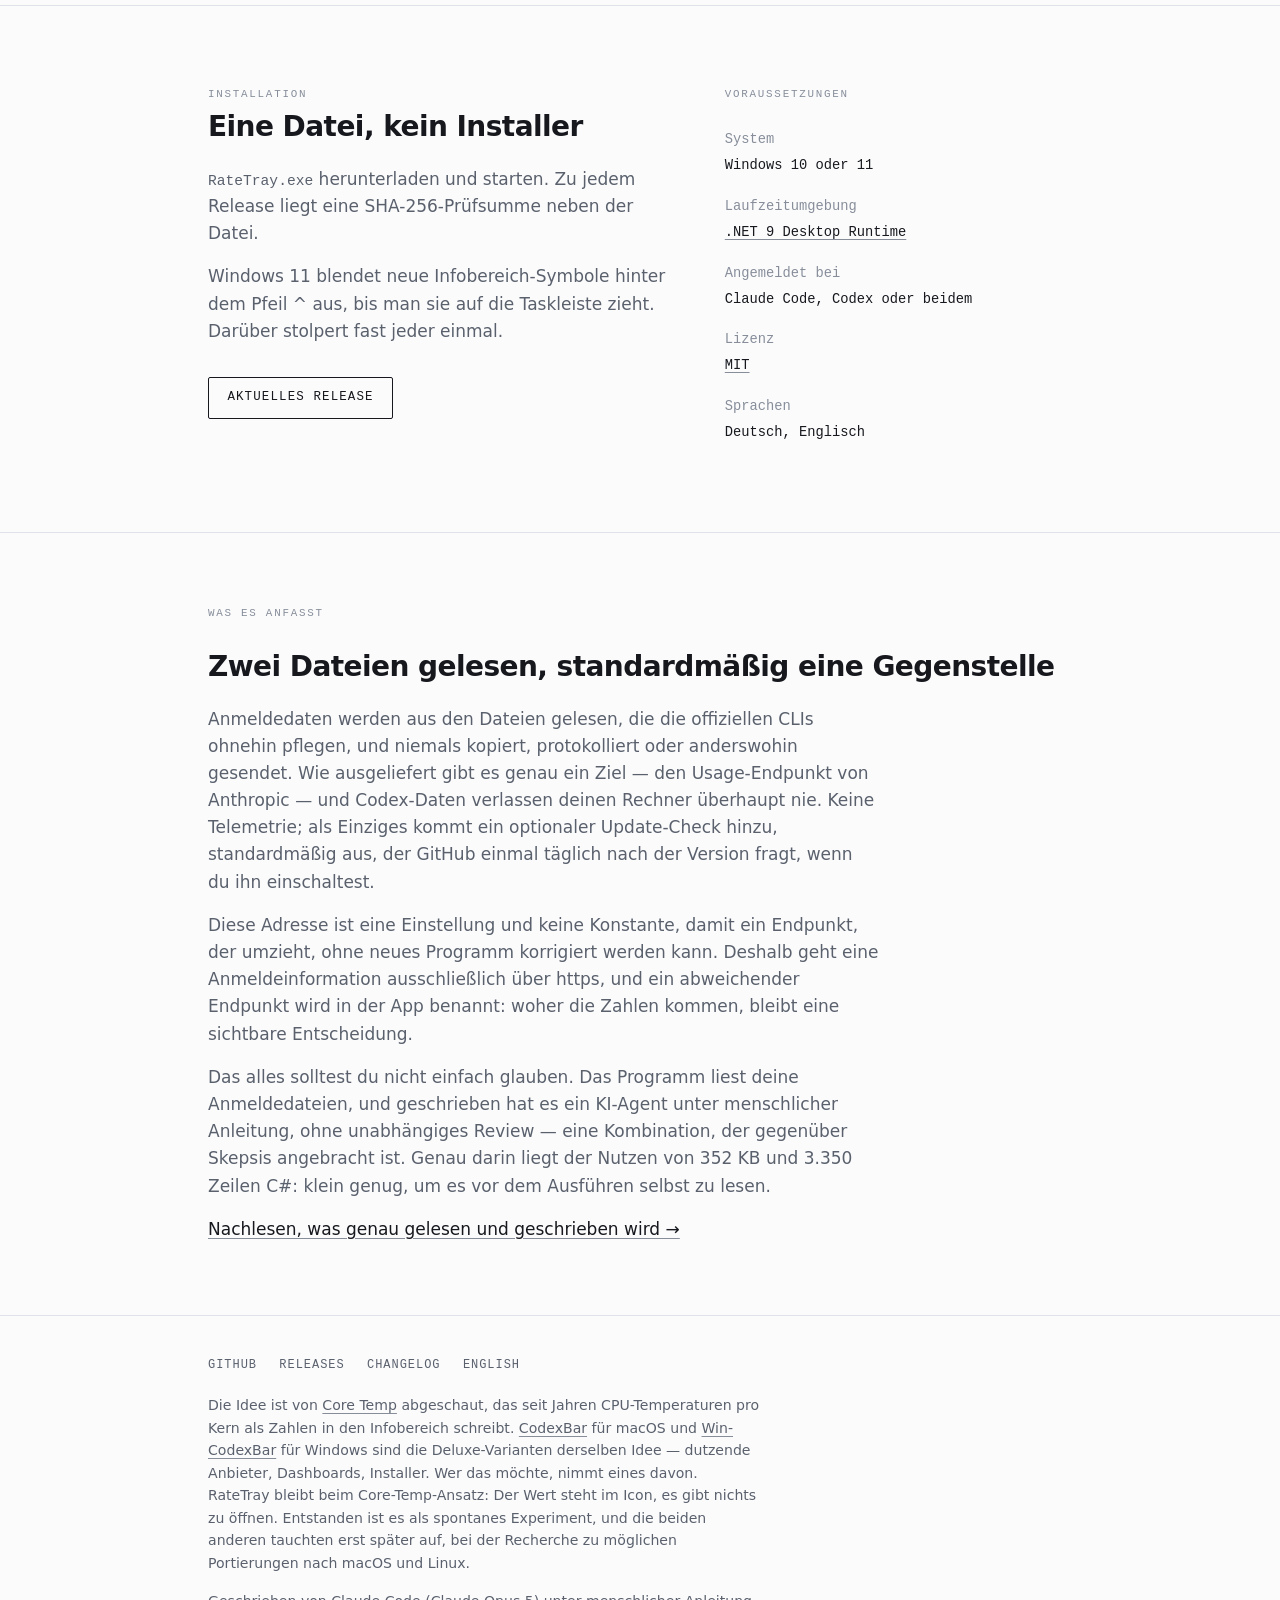
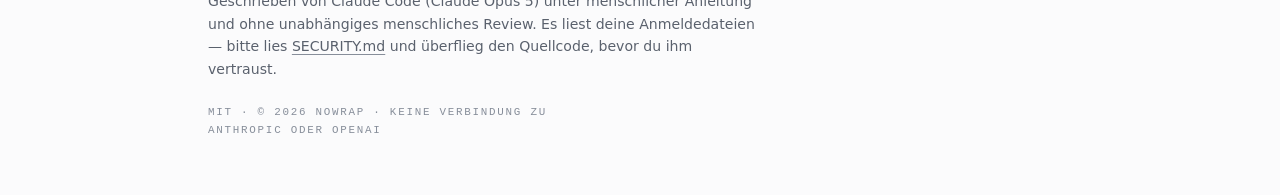
==== commit 3b501088: "Release 0.3.0 An About dialog with an opt-in update check, a stable per-icon Windows identity for ea" ====
--- a/site/de/index.html
+++ b/site/de/index.html
@@ -38,8 +38,10 @@
 <header class="wrap topbar">
   <span class="wordmark">RateTray</span>
   <nav>
-    <a href="#how">Funktionsweise</a>
-    <a href="#install">Installation</a>
+    <span class="nav-sections">
+      <a href="#how">Funktionsweise</a>
+      <a href="#install">Installation</a>
+    </span>
     <a href="https://github.com/nowrap/rate-tray">
       <svg width="15" height="15" viewBox="0 0 16 16" fill="currentColor" aria-hidden="true"><path d="M8 0C3.58 0 0 3.58 0 8c0 3.54 2.29 6.53 5.47 7.59.4.07.55-.17.55-.38 0-.19-.01-.82-.01-1.49-2.01.37-2.53-.49-2.69-.94-.09-.23-.48-.94-.82-1.13-.28-.15-.68-.52-.01-.53.63-.01 1.08.58 1.23.82.72 1.21 1.87.87 2.33.66.07-.52.28-.87.51-1.07-1.78-.2-3.64-.89-3.64-3.95 0-.87.31-1.59.82-2.15-.08-.2-.36-1.02.08-2.12 0 0 .67-.21 2.2.82a7.4 7.4 0 0 1 2-.27c.68 0 1.36.09 2 .27 1.53-1.04 2.2-.82 2.2-.82.44 1.1.16 1.92.08 2.12.51.56.82 1.27.82 2.15 0 3.07-1.87 3.75-3.65 3.95.29.25.54.73.54 1.48 0 1.07-.01 1.93-.01 2.2 0 .21.15.46.55.38A8.01 8.01 0 0 0 16 8c0-4.42-3.58-8-8-8z"/></svg>
       Quellcode
@@ -60,7 +62,7 @@
     <ul class="facts label">
       <li>352&nbsp;KB, eine Datei</li>
       <li>MIT, quelloffen</li>
-      <li>Keine Telemetrie, eine Gegenstelle</li>
+      <li>Keine Telemetrie, standardmäßig eine Gegenstelle</li>
       <li>Claude&nbsp;Code + Codex</li>
     </ul>
 
@@ -298,7 +300,8 @@
         Anmeldedaten werden aus den Dateien gelesen, die die offiziellen CLIs ohnehin pflegen, und
         niemals kopiert, protokolliert oder anderswohin gesendet. Wie ausgeliefert gibt es genau
         ein Ziel — den Usage-Endpunkt von Anthropic — und Codex-Daten verlassen deinen Rechner
-        überhaupt nie. Keine Telemetrie, keine Update-Abfrage.
+        überhaupt nie. Keine Telemetrie; als Einziges kommt ein optionaler Update-Check hinzu,
+        standardmäßig aus, der GitHub einmal täglich nach der Version fragt, wenn du ihn einschaltest.
       </p>
       <p class="muted">
         Diese Adresse ist eine Einstellung und keine Konstante, damit ein Endpunkt, der umzieht,
--- a/site/style.css
+++ b/site/style.css
@@ -83,6 +83,7 @@
   font-weight: 600;
 }
 .topbar nav { display: flex; align-items: center; gap: 1.4rem; }
+.topbar nav .nav-sections { display: contents; }
 .topbar nav a {
   display: inline-flex; align-items: center; gap: 0.45rem;
   font-family: var(--mono); font-size: 0.75rem; letter-spacing: 0.08em;
@@ -90,6 +91,31 @@
 }
 .topbar nav a:hover { color: var(--text); }
 .topbar nav svg { display: block; flex: none; }
+
+/* On a phone the four links do not fit beside the wordmark: English breaks
+   "How it works" over three lines, German pushes the language switch off the
+   right edge entirely. Give the bar two rows instead — identity and the two
+   outbound links on top, the section anchors underneath, flush with the
+   wordmark. The rows must not share grid columns, or the long German labels
+   below would squeeze the links above back off-screen; hence the wrapper
+   spanning the full width. */
+@media (max-width: 34rem) {
+  .topbar {
+    display: grid;
+    grid-template-columns: 1fr auto auto;
+    column-gap: 1.1rem;
+    row-gap: 0.55rem;
+    align-items: center;
+  }
+  .topbar nav { display: contents; }
+  .wordmark { grid-row: 1; grid-column: 1; }
+  .topbar nav .nav-sections {
+    grid-row: 2; grid-column: 1 / -1;
+    display: flex; flex-wrap: wrap; align-items: center; gap: 0.5rem 1.4rem;
+  }
+  .topbar nav > a[href^="https://github"] { grid-row: 1; grid-column: 2; }
+  .topbar nav a.lang { grid-row: 1; grid-column: 3; padding-left: 1.1rem; }
+}
 
 /* ----------------------------------------------------------------- hero -- */
 .hero { padding-block: clamp(3rem, 9vw, 6rem) clamp(2.5rem, 6vw, 4rem); }
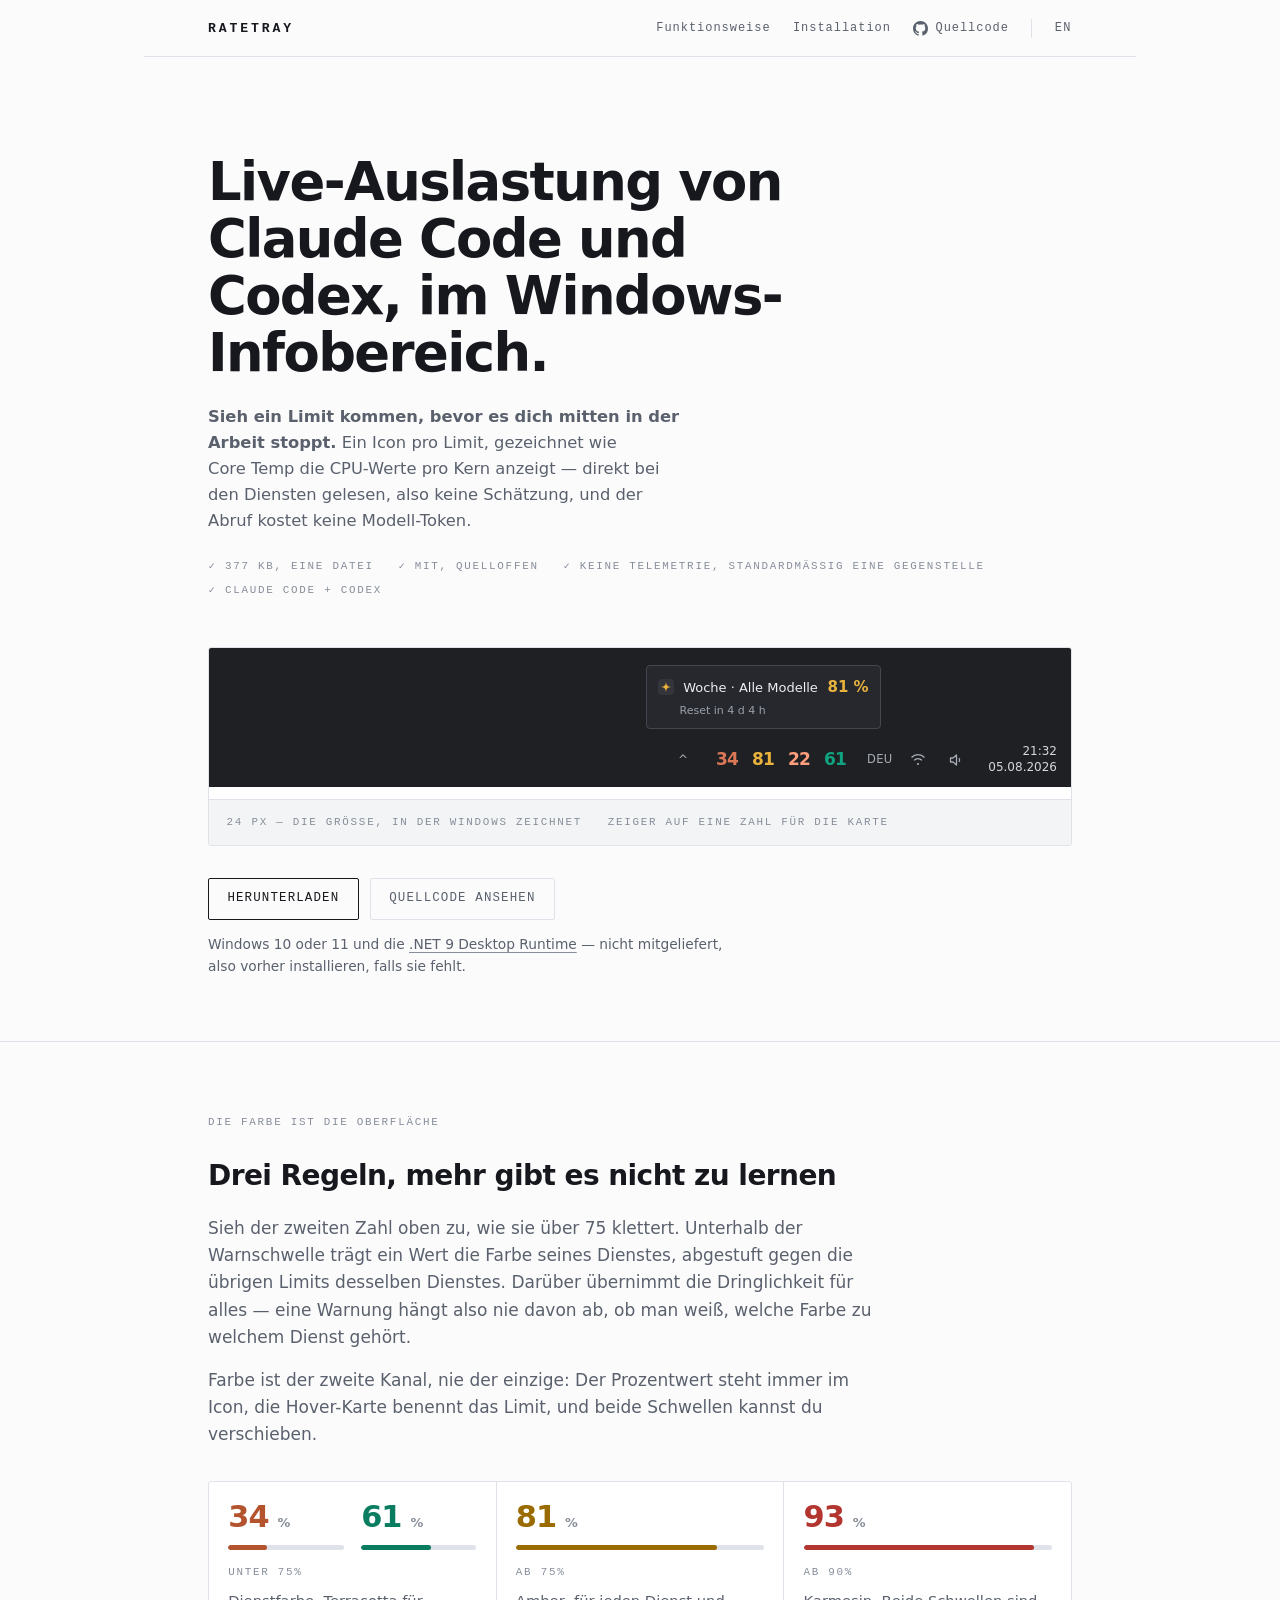
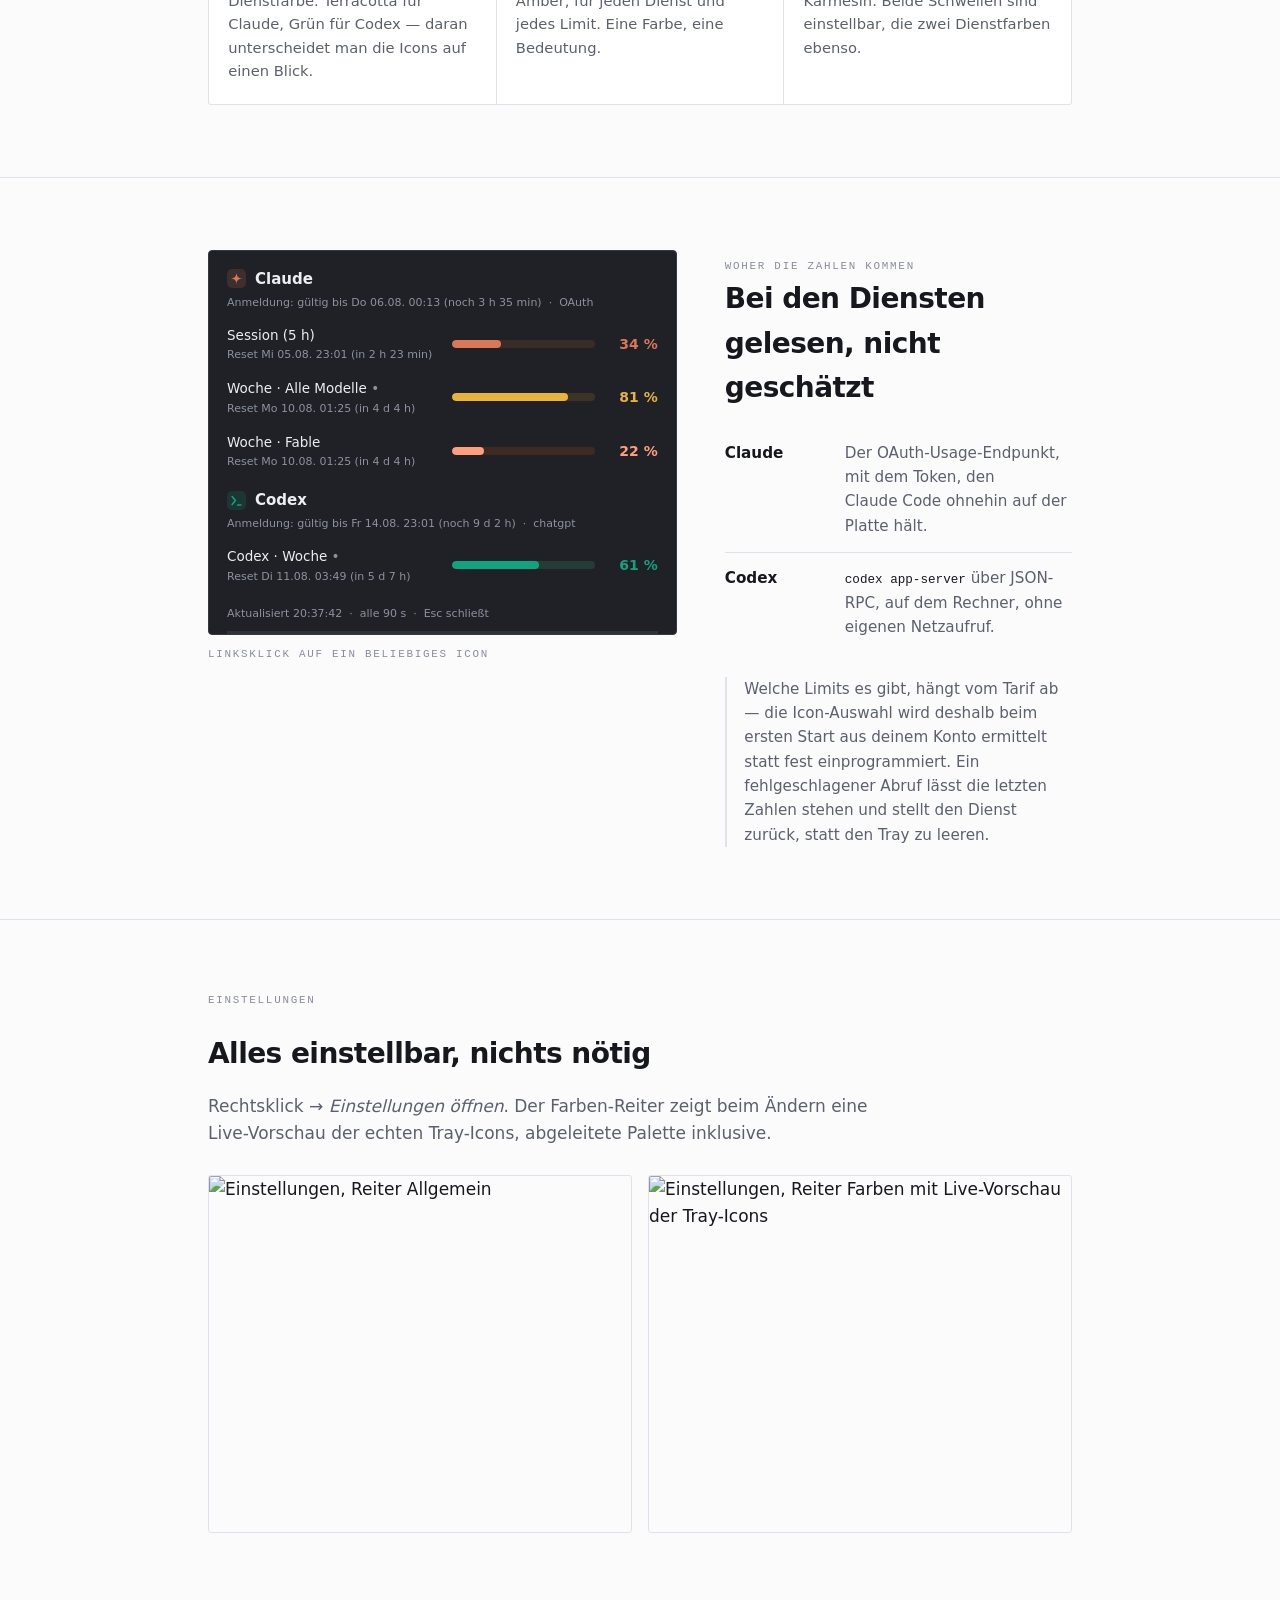
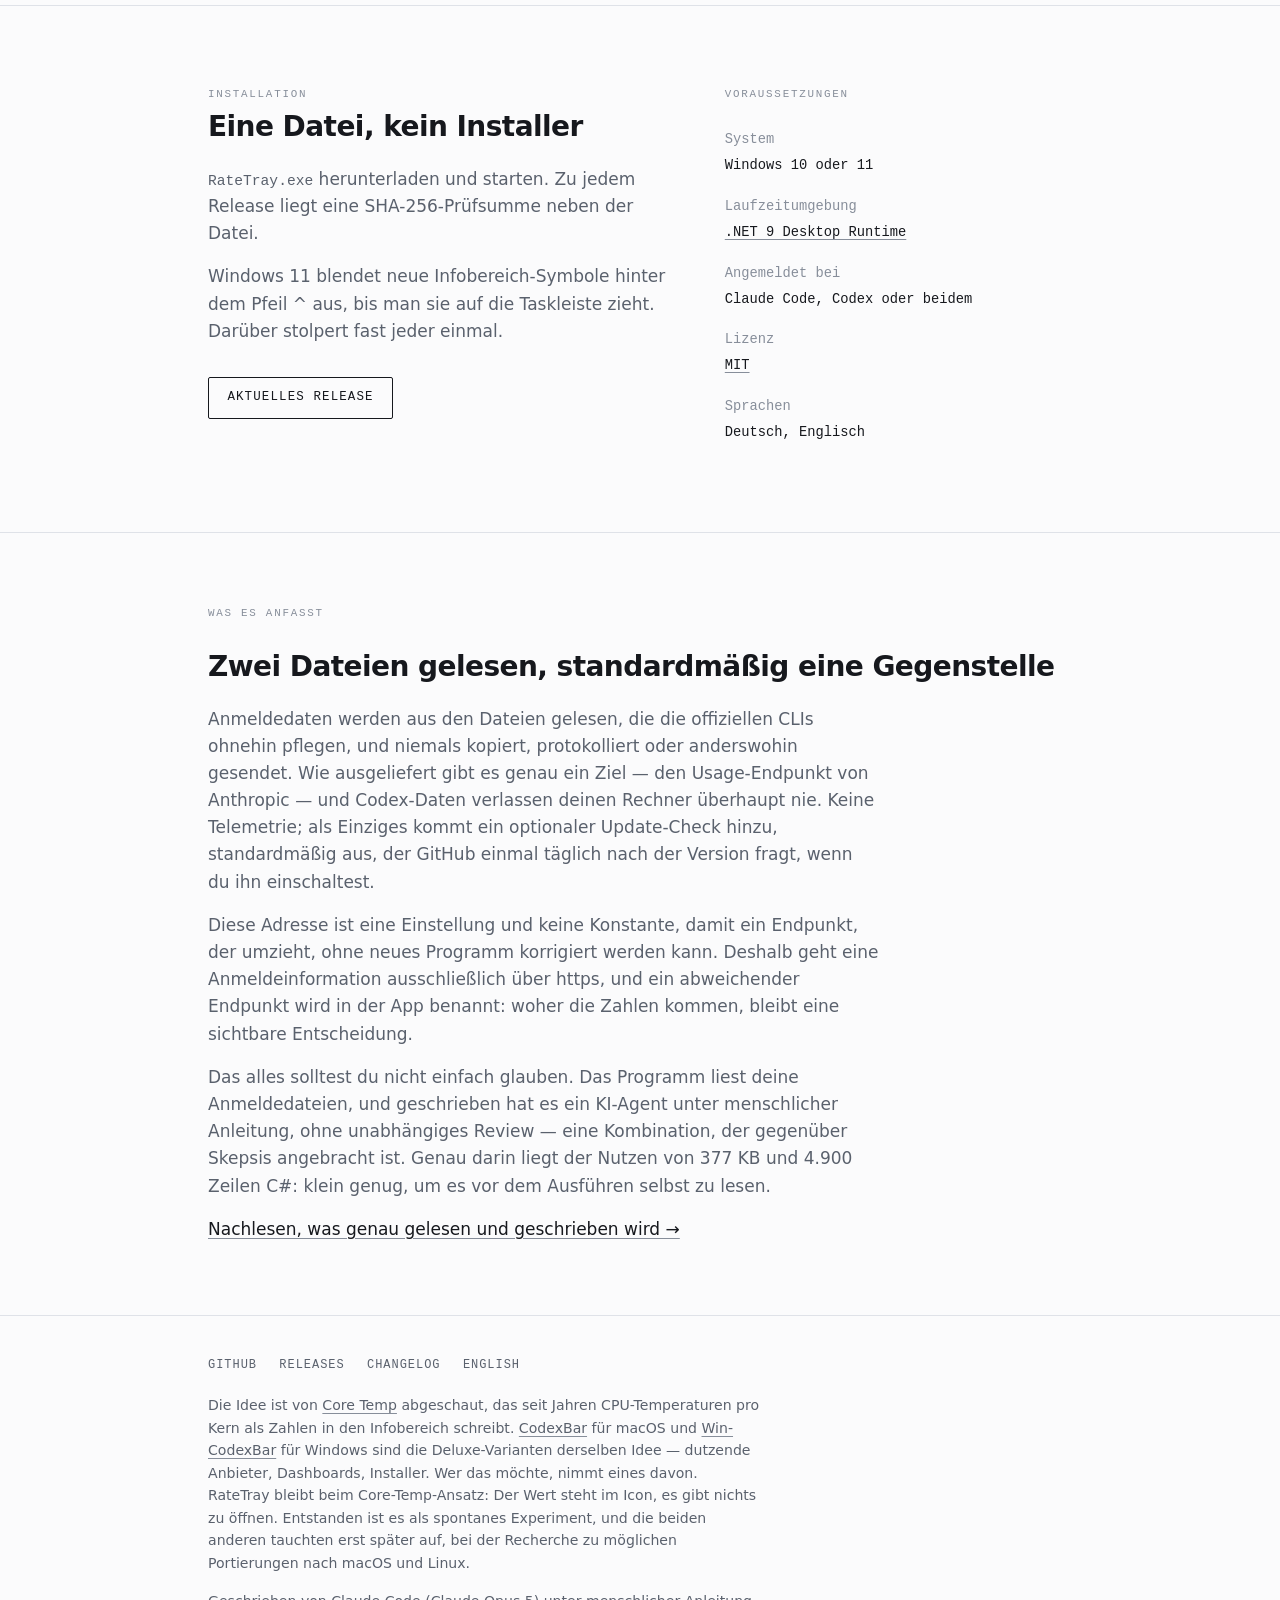
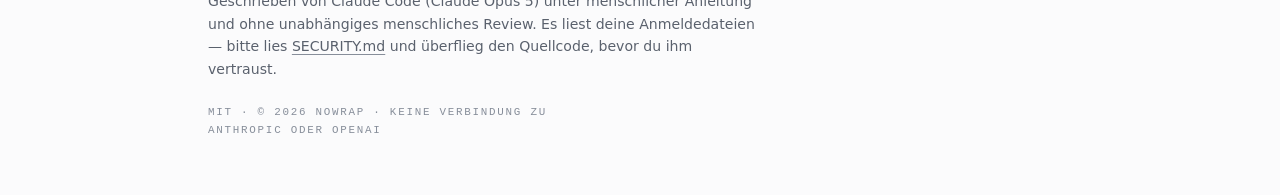
==== commit 83c7c2cb: "site: bring the size and line-count numbers up to 0.3.0 The 0.3.0 single-file build is 377 KB (a 386" ====
--- a/site/de/index.html
+++ b/site/de/index.html
@@ -15,7 +15,7 @@
 <meta property="og:site_name" content="RateTray">
 <meta property="og:locale" content="de_DE">
 <meta property="og:title" content="RateTray — Live-Auslastung von Claude Code und Codex">
-<meta property="og:description" content="Sieh ein Limit kommen, bevor es dich mitten in der Arbeit stoppt. Ein Tray-Icon pro Limit, direkt von den Diensten gelesen. 352 KB, MIT, keine Telemetrie.">
+<meta property="og:description" content="Sieh ein Limit kommen, bevor es dich mitten in der Arbeit stoppt. Ein Tray-Icon pro Limit, direkt von den Diensten gelesen. 377 KB, MIT, keine Telemetrie.">
 <meta property="og:image" content="https://ratetray.nowrap.net/social.png">
 <meta property="og:image:width" content="1200">
 <meta property="og:image:height" content="630">
@@ -23,7 +23,7 @@
 
 <meta name="twitter:card" content="summary_large_image">
 <meta name="twitter:title" content="RateTray — Live-Auslastung von Claude Code und Codex">
-<meta name="twitter:description" content="Sieh ein Limit kommen, bevor es dich mitten in der Arbeit stoppt. Ein Tray-Icon pro Limit, direkt von den Diensten gelesen. 352 KB, MIT, keine Telemetrie.">
+<meta name="twitter:description" content="Sieh ein Limit kommen, bevor es dich mitten in der Arbeit stoppt. Ein Tray-Icon pro Limit, direkt von den Diensten gelesen. 377 KB, MIT, keine Telemetrie.">
 <meta name="twitter:image" content="https://ratetray.nowrap.net/social.png">
 
 <link rel="icon" href="../favicon.ico" sizes="any">
@@ -60,7 +60,7 @@
     </p>
 
     <ul class="facts label">
-      <li>352&nbsp;KB, eine Datei</li>
+      <li>377&nbsp;KB, eine Datei</li>
       <li>MIT, quelloffen</li>
       <li>Keine Telemetrie, standardmäßig eine Gegenstelle</li>
       <li>Claude&nbsp;Code + Codex</li>
@@ -313,7 +313,7 @@
         Das alles solltest du nicht einfach glauben. Das Programm liest deine Anmeldedateien, und
         geschrieben hat es ein KI-Agent unter menschlicher Anleitung, ohne unabhängiges Review —
         eine Kombination, der gegenüber Skepsis angebracht ist. Genau darin liegt der Nutzen von
-        352&nbsp;KB und 3.350 Zeilen C#: klein genug, um es vor dem Ausführen selbst zu lesen.
+        377&nbsp;KB und 4.900 Zeilen C#: klein genug, um es vor dem Ausführen selbst zu lesen.
       </p>
       <p><a href="https://github.com/nowrap/rate-tray/blob/main/SECURITY.md">Nachlesen, was genau gelesen und geschrieben wird →</a></p>
     </div>
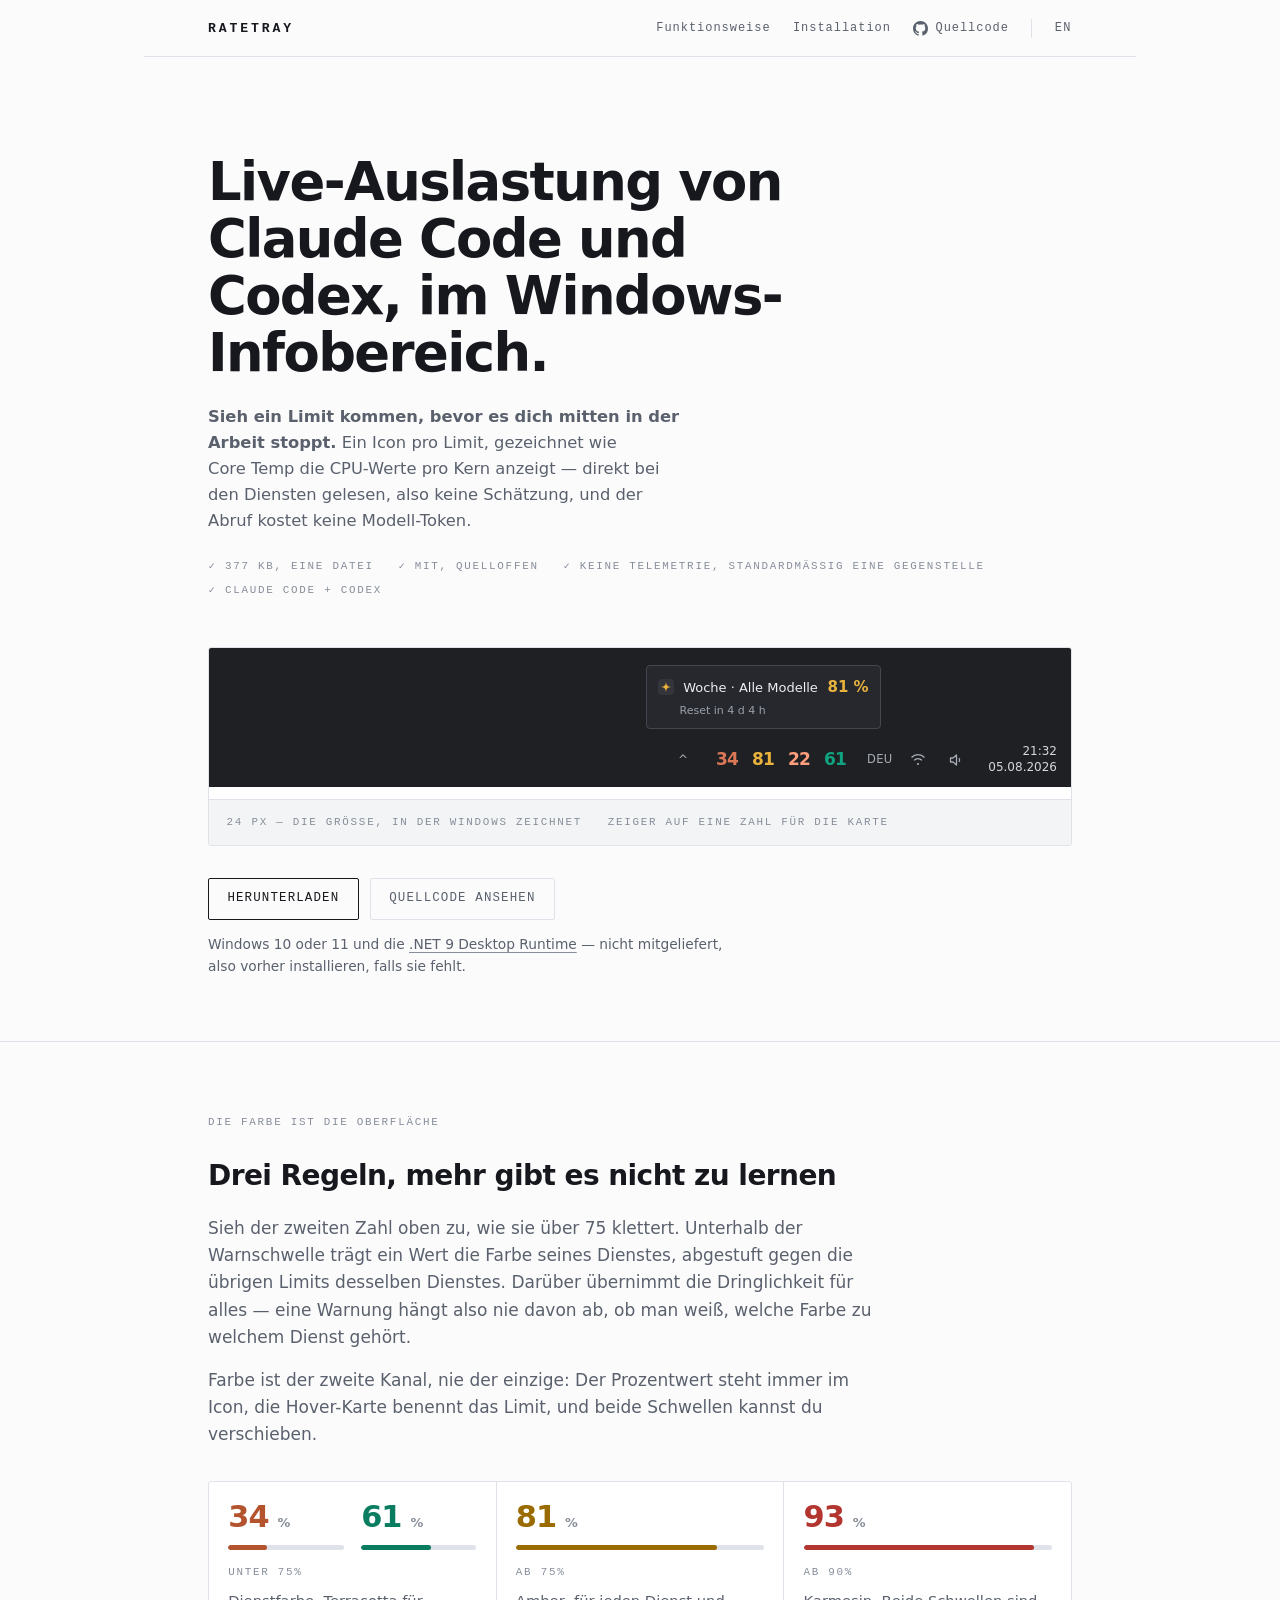
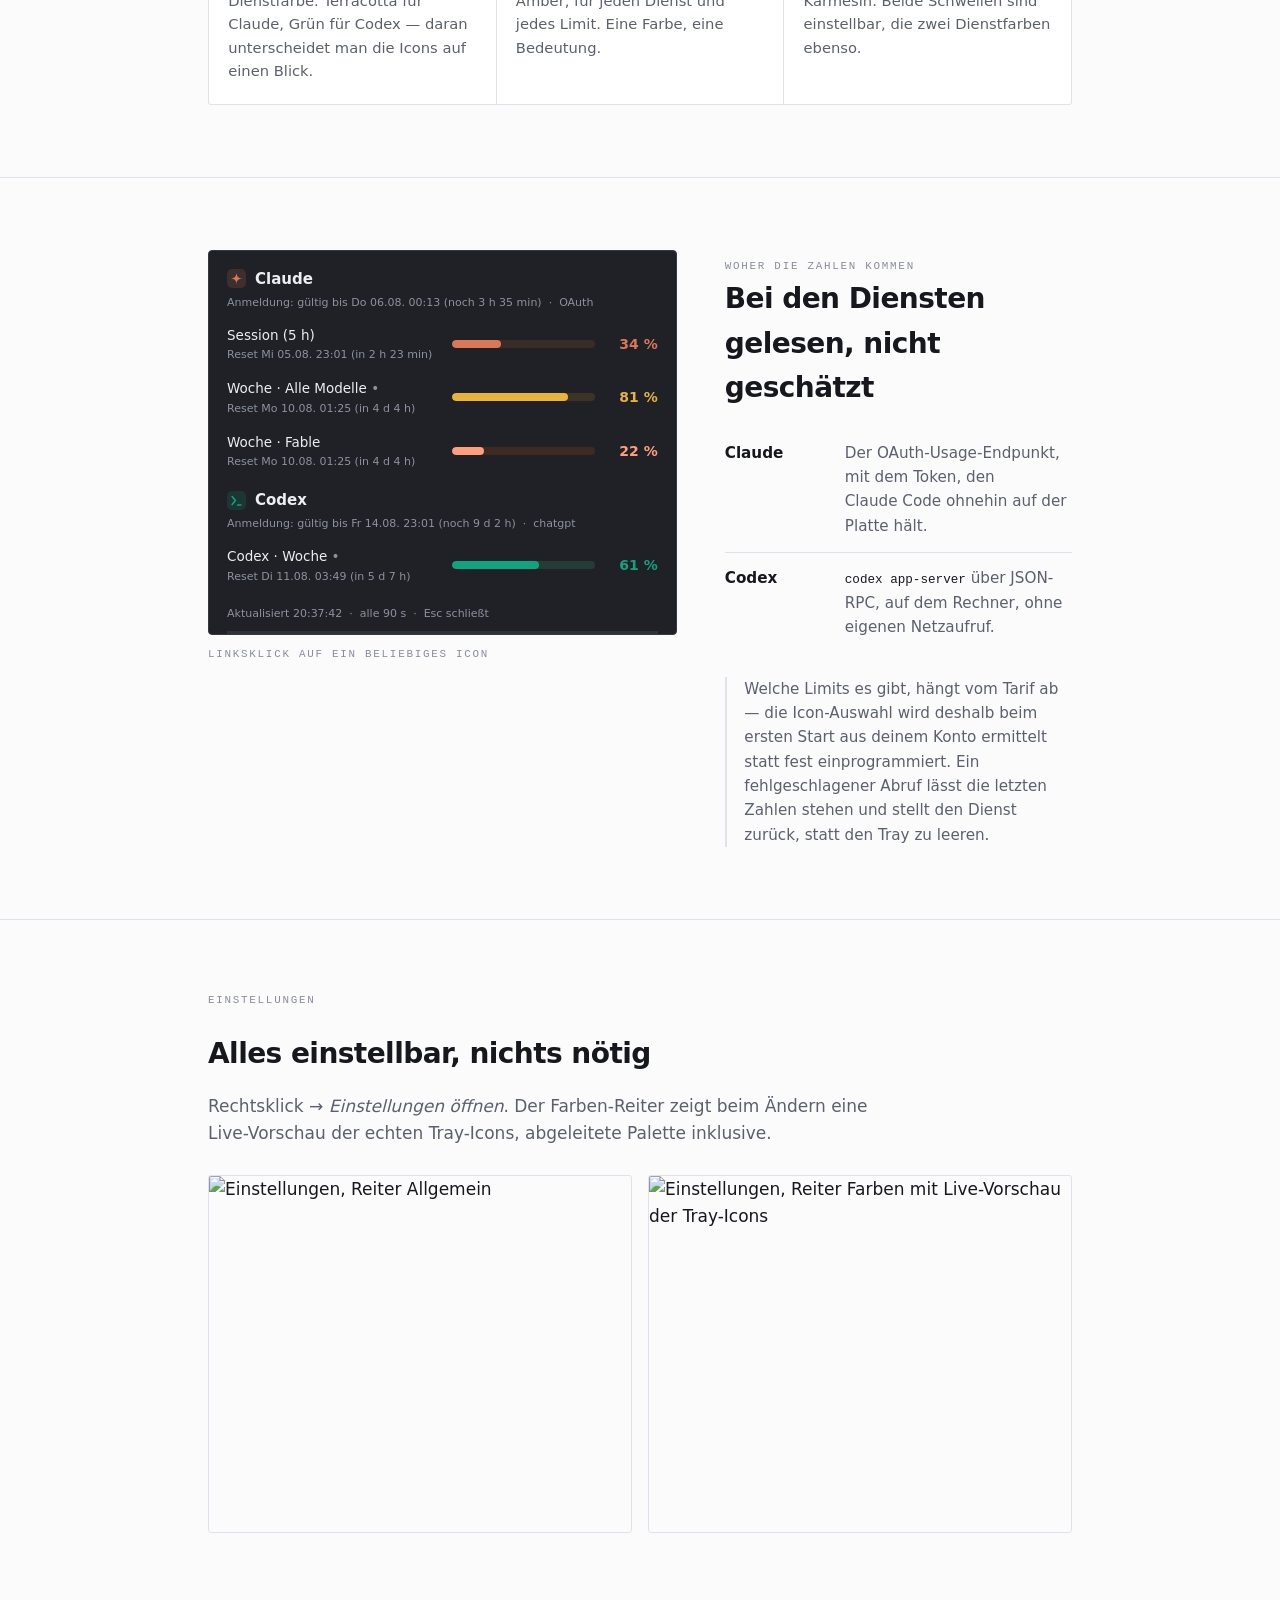
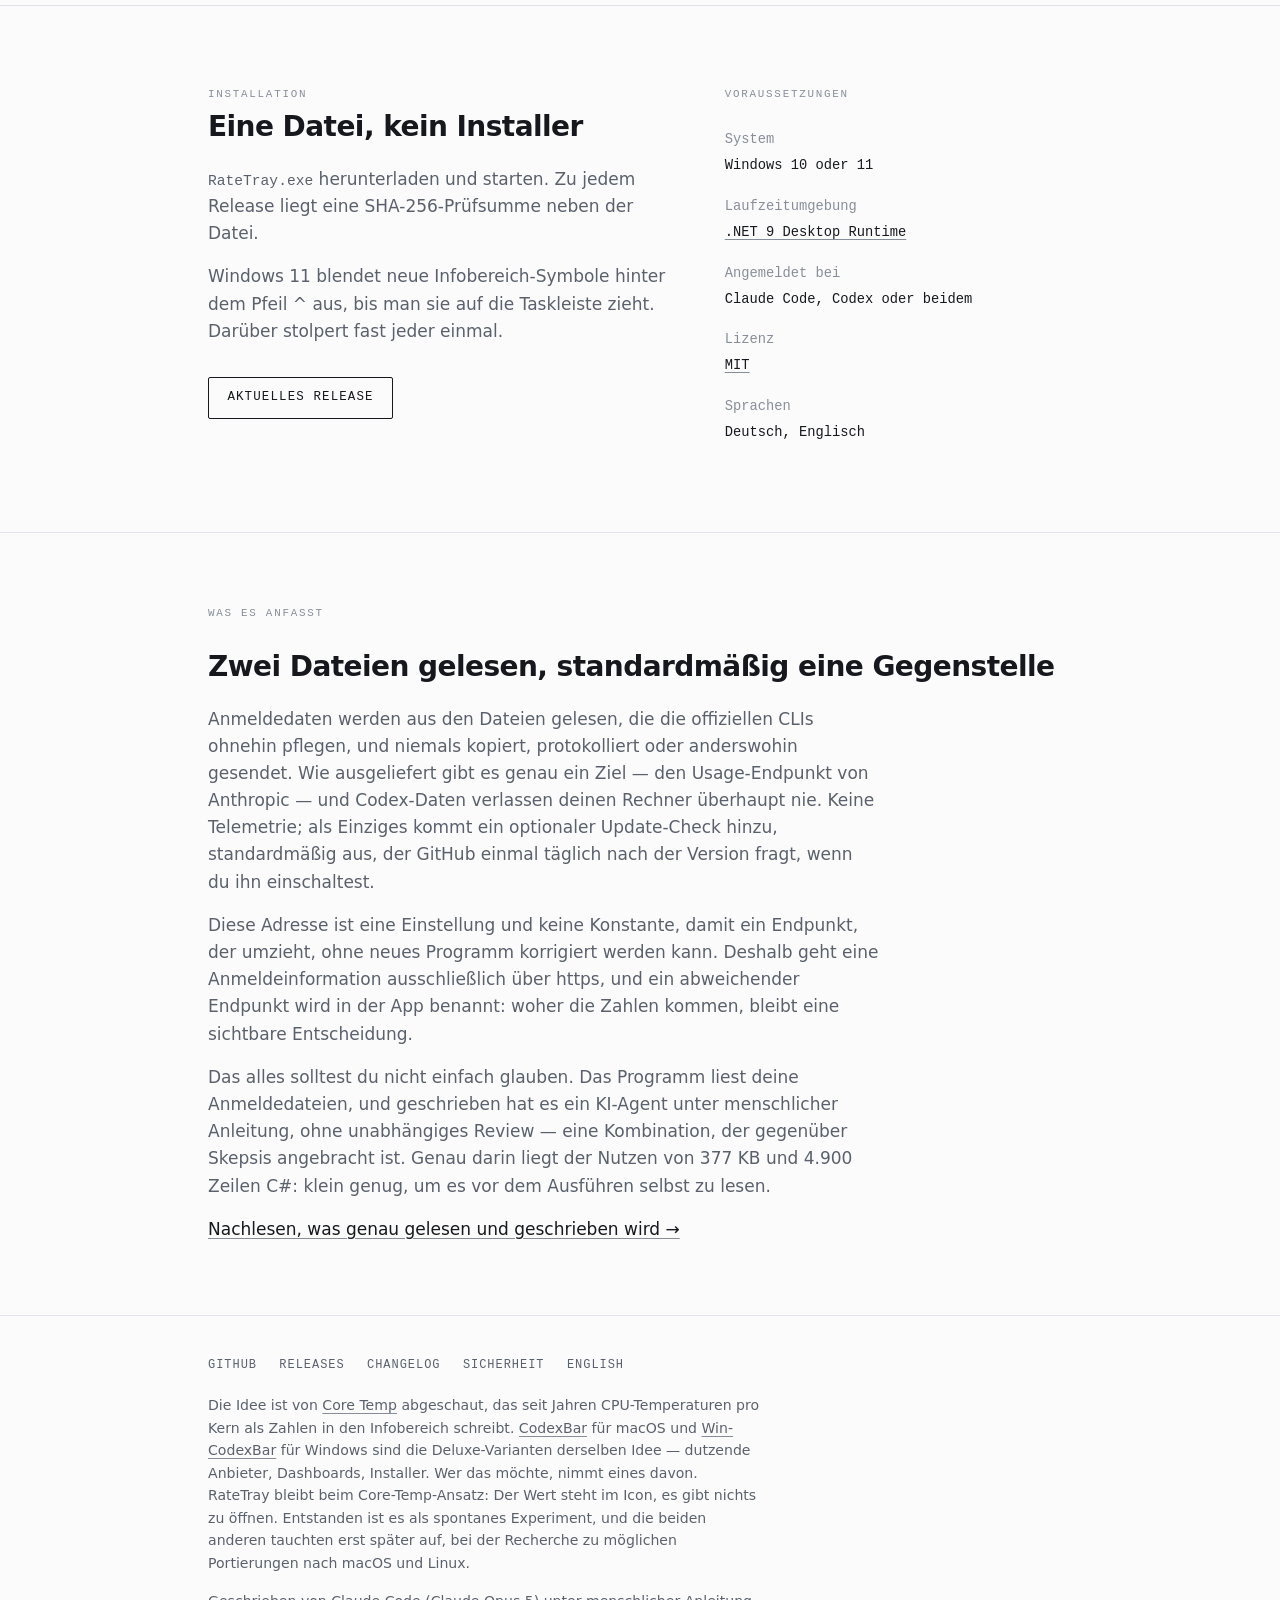
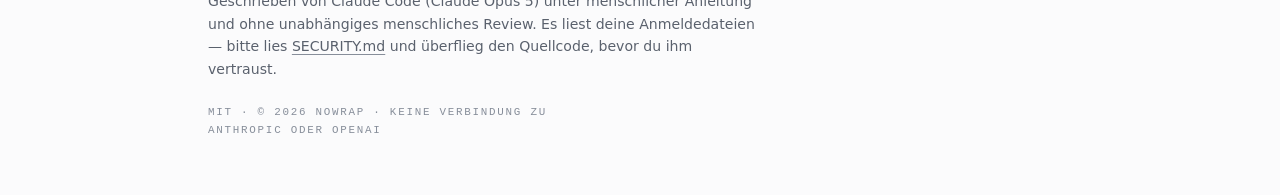
==== commit d0355292: "site: publish a security contact as security.txt RFC 9116 in one file. /.well-known/security.txt nam" ====
--- a/site/de/index.html
+++ b/site/de/index.html
@@ -326,6 +326,7 @@
       <a href="https://github.com/nowrap/rate-tray">GitHub</a>
       <a href="https://github.com/nowrap/rate-tray/releases">Releases</a>
       <a href="https://github.com/nowrap/rate-tray/blob/main/CHANGELOG.md">Changelog</a>
+      <a href="https://github.com/nowrap/rate-tray/blob/main/SECURITY.md">Sicherheit</a>
       <a href="../">English</a>
     </div>
     <p>
